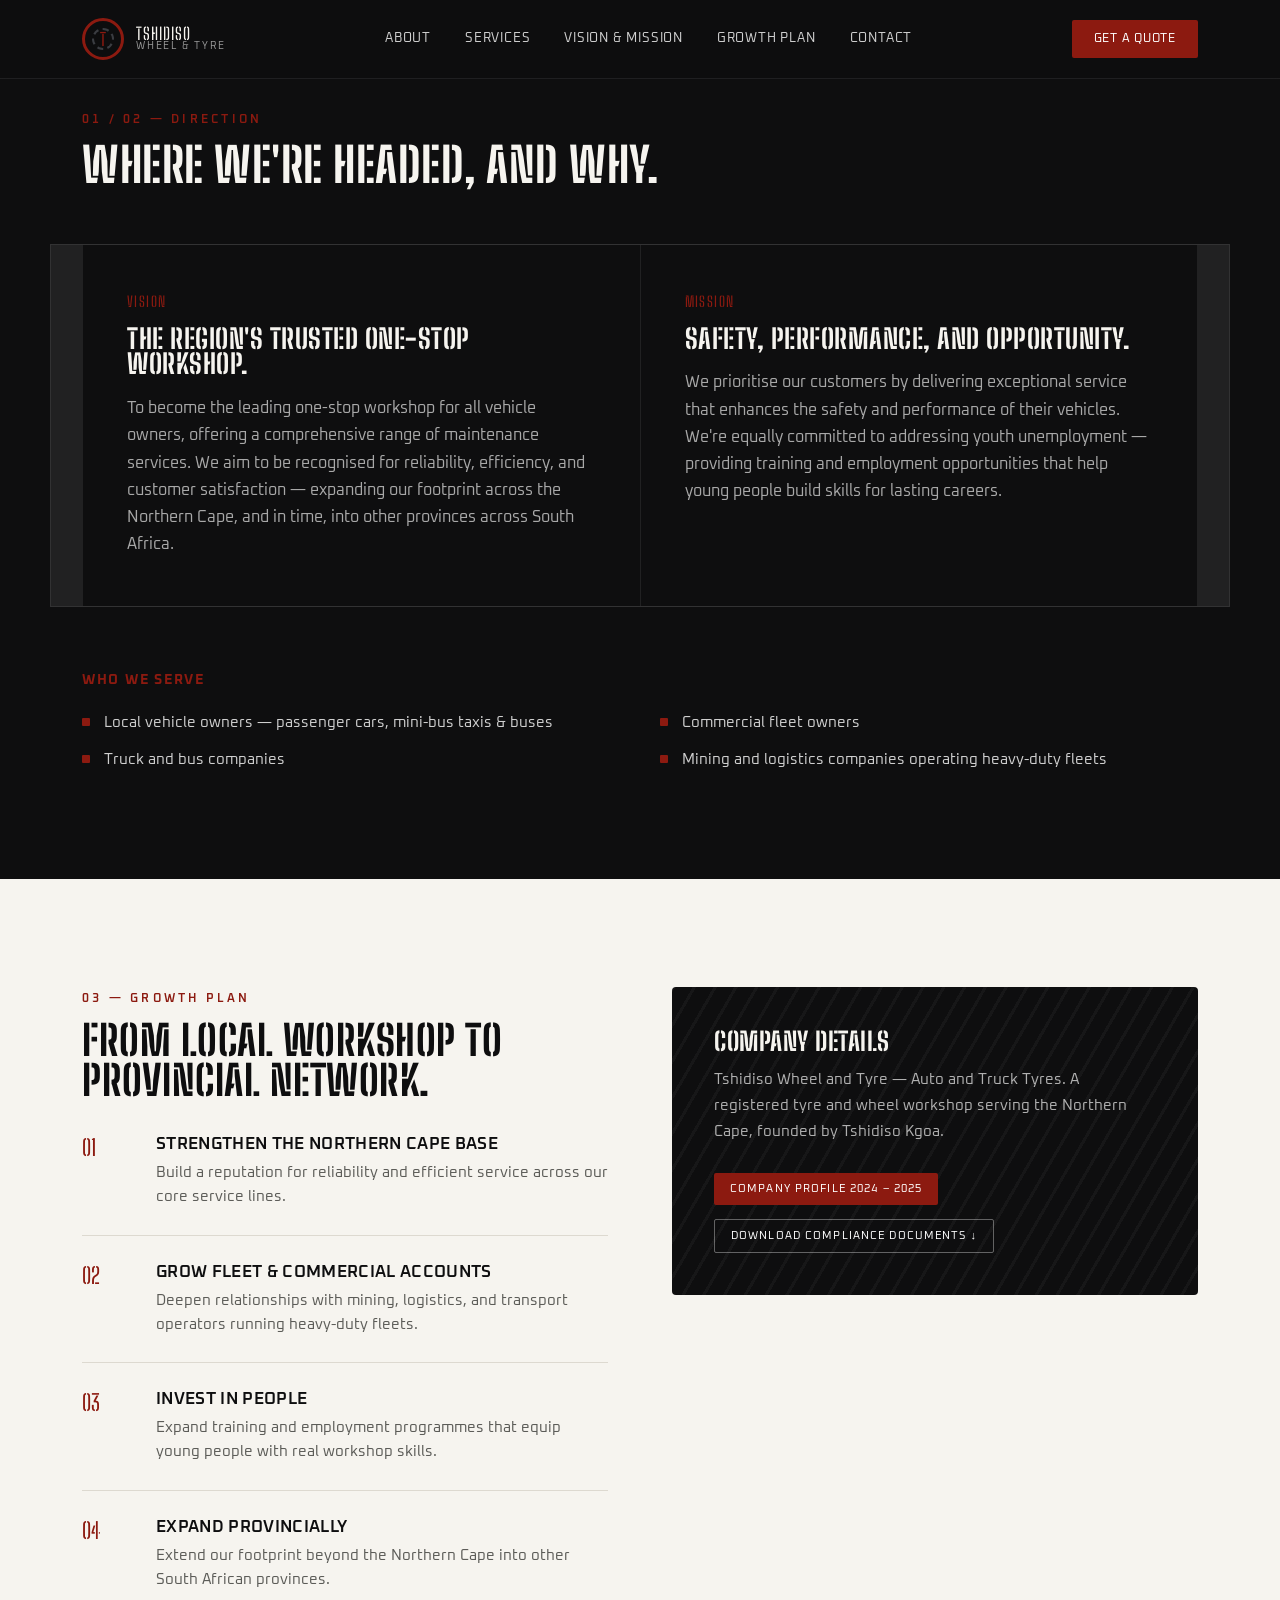
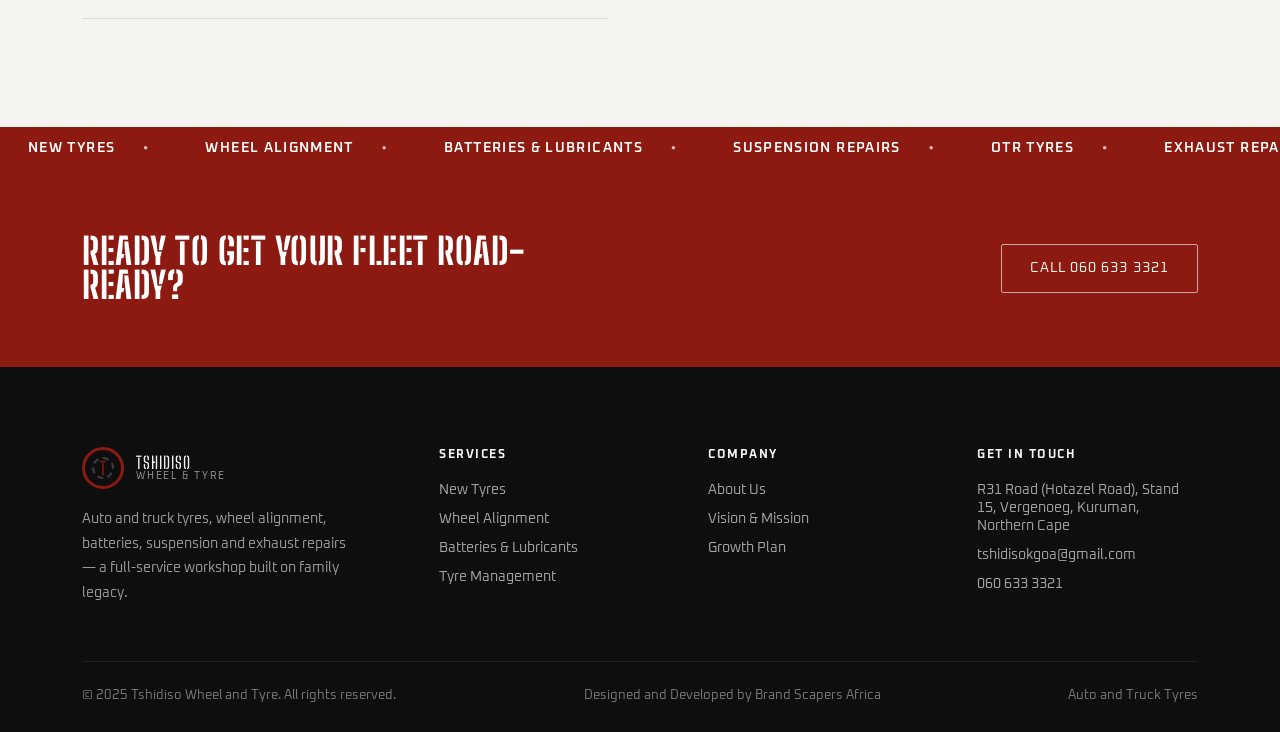
==== vision.html @ 6b8d11c5 "done" ====
<!DOCTYPE html>
<html lang="en">
<head>
<meta charset="UTF-8">
<meta name="viewport" content="width=device-width, initial-scale=1.0">
<title>Tshidiso Wheel &amp; Tyre — Auto and Truck Tyres</title>
<link rel="preconnect" href="https://fonts.googleapis.com">
<link href="https://fonts.googleapis.com/css2?family=Big+Shoulders+Stencil:wght@500;700;800&family=Oxanium:wght@400;500;600;700&display=swap" rel="stylesheet">
<link rel="stylesheet" href="styles.css">
</head>
<body>

<header>
  <div class="nav">
    <a href="#" class="logo">
      <div class="logo-mark">T</div>
      <div class="logo-text">
        <div class="l1">TSHIDISO</div>
        <div class="l2">WHEEL &amp; TYRE</div>
      </div>
    </a>
    <nav class="links">
      <a href="index.html#about">About</a>
      <a href="index.html#services">Services</a>
      <a href="vision.html#vision">Vision &amp; Mission</a>
      <a href="#growth">Growth Plan</a>
      <a href="#contact">Contact</a>
    </nav>
    <a href="#contact" class="nav-cta">Get a Quote</a>
    <button class="burger">☰</button>
  </div>
</header>

<section class="vm" id="vision">

  <div class="wrap">
    <span class="eyebrow">01 / 02 — Direction</span>
    <h2 style="margin-top:14px;font-size:clamp(2rem,4vw,3rem);">Where we're headed, and why.</h2>
  </div>
  <div class="wrap vm-grid">
    <div class="vm-card">
      <div class="num">VISION</div>
      <h3>The region's trusted one-stop workshop.</h3>
      <p>To become the leading one-stop workshop for all vehicle owners, offering a comprehensive range of maintenance services. We aim to be recognised for reliability, efficiency, and customer satisfaction — expanding our footprint across the Northern Cape, and in time, into other provinces across South Africa.</p>
    </div>
    <div class="vm-card">
      <div class="num">MISSION</div>
      <h3>Safety, performance, and opportunity.</h3>
      <p>We prioritise our customers by delivering exceptional service that enhances the safety and performance of their vehicles. We're equally committed to addressing youth unemployment — providing training and employment opportunities that help young people build skills for lasting careers.</p>
    </div>
  </div>
  <div class="wrap target-strip">
    <h4>Who We Serve</h4>
    <ul class="target-list">
      <li>Local vehicle owners — passenger cars, mini-bus taxis &amp; buses</li>
      <li>Commercial fleet owners</li>
      <li>Truck and bus companies</li>
      <li>Mining and logistics companies operating heavy-duty fleets</li>
    </ul>
  </div>
</section>

<section class="growth" id="growth">
  <div class="wrap growth-grid">
    <div>
      <span class="eyebrow">03 — Growth Plan</span>
      <h2 style="margin-top:14px;font-size:clamp(1.9rem,3.4vw,2.6rem);">From local workshop to provincial network.</h2>
      <div class="growth-list" style="margin-top:34px;">
        <div class="growth-step">
          <div class="step-num">01</div>
          <div><h4>Strengthen the Northern Cape base</h4><p>Build a reputation for reliability and efficient service across our core service lines.</p></div>
        </div>
        <div class="growth-step">
          <div class="step-num">02</div>
          <div><h4>Grow fleet &amp; commercial accounts</h4><p>Deepen relationships with mining, logistics, and transport operators running heavy-duty fleets.</p></div>
        </div>
        <div class="growth-step">
          <div class="step-num">03</div>
          <div><h4>Invest in people</h4><p>Expand training and employment programmes that equip young people with real workshop skills.</p></div>
        </div>
        <div class="growth-step">
          <div class="step-num">04</div>
          <div><h4>Expand provincially</h4><p>Extend our footprint beyond the Northern Cape into other South African provinces.</p></div>
        </div>
      </div>
    </div>
    <div class="growth-visual">
      <h3>Company Details</h3>
      <p>Tshidiso Wheel and Tyre — Auto and Truck Tyres. A registered tyre and wheel workshop serving the Northern Cape, founded by Tshidiso Kgoa.</p>
        <div style="display:flex;gap:14px;flex-wrap:wrap;position:relative;">
        <span class="growth-tag">Company Profile 2024 – 2025</span>
        <a href="documents/TDO Investmens compliance documents.pdf" target="_blank" class="growth-tag" style="background:transparent;border:1.5px solid rgba(255,255,255,0.35);display:inline-flex;align-items:center;gap:8px;">
          Download Compliance Documents ↓
        </a>
      </div>
    </div>
  </div>
</section>

<div class="marquee-bar">
  <div class="marquee-track">
    <span>New Tyres</span><span>Wheel Alignment</span><span>Batteries &amp; Lubricants</span><span>Suspension Repairs</span><span>OTR Tyres</span><span>Exhaust Repairs</span><span>Auto Spares</span>
    <span>New Tyres</span><span>Wheel Alignment</span><span>Batteries &amp; Lubricants</span><span>Suspension Repairs</span><span>OTR Tyres</span><span>Exhaust Repairs</span><span>Auto Spares</span>
  </div>
</div>

<section class="cta-strip" id="contact">
  <div class="wrap">
    <h2>Ready to get your fleet road-ready?</h2>
    <a href="tel:0606333321" class="btn-ghost">Call 060 633 3321</a>
  </div>
</section>

<footer>
  <div class="wrap">
    <div class="footer-grid">
      <div>
        <a href="#" class="footer-logo">
          <div class="logo-mark">T</div>
          <div class="logo-text">
            <div class="l1">TSHIDISO</div>
            <div class="l2">WHEEL &amp; TYRE</div>
          </div>
        </a>
        <p class="desc">Auto and truck tyres, wheel alignment, batteries, suspension and exhaust repairs — a full-service workshop built on family legacy.</p>
      </div>
      <div class="footer-col">
        <h5>Services</h5>
        <ul>
          <li><a href="index.html#services">New Tyres</a></li>
          <li><a href="index.html#services">Wheel Alignment</a></li>
          <li><a href="index.html#services">Batteries &amp; Lubricants</a></li>
          <li><a href="index.html#services">Tyre Management</a></li>
        </ul>
      </div>
      <div class="footer-col">
        <h5>Company</h5>
        <ul>
          <li><a href="index.html#about">About Us</a></li>
          <li><a href="#vision">Vision &amp; Mission</a></li>
          <li><a href="#growth">Growth Plan</a></li>
        </ul>
      </div>
      <div class="footer-col">
        <h5>Get In Touch</h5>
        <ul>
          <li>R31 Road (Hotazel Road), Stand 15, Vergenoeg, Kuruman, Northern Cape</li>
          <li>tshidisokgoa@gmail.com</li>
          <li>060 633 3321</li>
        </ul>
      </div>
      
    </div>
    <div class="footer-bottom">
      <p>© 2025 Tshidiso Wheel and Tyre. All rights reserved.</p>
      <p>Designed and Developed by <a href="https://www.brandscapersafrica.com" target="_blank">Brand Scapers Africa</a></p>
      <p>Auto and Truck Tyres</p>
    </div>
  </div>
</footer>

</body>
</html>
---- styles.css ----
:root{
    --black:#0e0e0f;
    --char:#1a1a1c;
    --steel:#3b3d42;
    --concrete:#e9e7e2;
    --bone:#f6f4ef;
    --rust:#8c1a10;
    --rust-dark:#6e140c;
    --yellow:#e8a23a;
    --line:rgba(255,255,255,0.08);
  }
  *{margin:0;padding:0;box-sizing:border-box;}
  html{scroll-behavior:smooth;}
  body{
    font-family:'Oxanium',sans-serif;
    background:var(--bone);
    color:var(--black);
    overflow-x:hidden;
  }
  h1,h2,h3,.display{
    font-family:'Big Shoulders Stencil',sans-serif;
    text-transform:uppercase;
    letter-spacing:0.5px;
    line-height:0.95;
  }
  .eyebrow{
    font-family:'Oxanium',sans-serif;
    font-weight:600;
    letter-spacing:0.28em;
    text-transform:uppercase;
    font-size:0.72rem;
    color:var(--rust);
  }
  a{color:inherit;text-decoration:none;}
  .wrap{max-width:1180px;margin:0 auto;padding:0 32px;}
  img{display:block;max-width:100%;}

  /* tread pattern signature element */
  .tread{
    background-image: repeating-linear-gradient(115deg, rgba(255,255,255,0.06) 0px, rgba(255,255,255,0.06) 3px, transparent 3px, transparent 16px);
  }
  .tread-dark{
    background-image: repeating-linear-gradient(115deg, rgba(0,0,0,0.5) 0px, rgba(0,0,0,0.5) 4px, transparent 4px, transparent 18px);
  }

  /* ===== HEADER ===== */
  header{
    position:fixed;top:0;left:0;right:0;z-index:100;
    background:rgba(14,14,15,0.92);
    backdrop-filter:blur(6px);
    border-bottom:1px solid var(--line);
  }
  .nav{display:flex;align-items:center;justify-content:space-between;padding:18px 32px;max-width:1180px;margin:0 auto;}
  .logo{display:flex;align-items:center;gap:12px;color:var(--bone);}
  .logo-mark{
    width:42px;height:42px;border-radius:50%;
    border:3px solid var(--rust);
    display:flex;align-items:center;justify-content:center;
    font-family:'Big Shoulders Stencil',sans-serif;font-size:1.1rem;color:var(--rust);
    position:relative;
  }
  .logo-mark::after{
    content:"";position:absolute;inset:7px;border-radius:50%;border:2px dashed var(--steel);
  }
  .logo-text{line-height:1;}
  .logo-text .l1{font-family:'Big Shoulders Stencil',sans-serif;font-size:1.05rem;letter-spacing:1px;}
  .logo-text .l2{font-family:'Oxanium',sans-serif;font-size:0.62rem;letter-spacing:0.18em;color:#9a9a9a;}
  nav.links{display:flex;gap:34px;font-family:'Oxanium',sans-serif;font-size:0.82rem;letter-spacing:0.06em;text-transform:uppercase;color:#cfcfcf;}
  nav.links a{position:relative;padding:4px 0;transition:color .2s;}
  nav.links a:hover{color:var(--rust);}
  .nav-cta{
    font-family:'Oxanium',sans-serif;font-size:0.78rem;letter-spacing:0.06em;text-transform:uppercase;
    background:var(--rust);color:white;padding:11px 22px;border-radius:2px;
    transition:background .2s;
  }
  .nav-cta:hover{background:var(--rust-dark);}
  .burger{display:none;color:var(--bone);font-size:1.4rem;background:none;border:none;cursor:pointer;}

  /* ===== HERO ===== */
  .hero{
    position:relative;min-height:100vh;display:flex;align-items:center;
    background:
      linear-gradient(100deg, rgba(10,10,11,0.92) 0%, rgba(10,10,11,0.55) 45%, rgba(10,10,11,0.78) 100%),
      url("images/tyre-hero.jpeg");
    background-size:cover;
    background-position:center;
    overflow:hidden;
  }
  .hero-inner{position:relative;z-index:2;max-width:1180px;margin:0 auto;padding:140px 32px 80px;width:100%;}
  .hero-tag{display:flex;align-items:center;gap:14px;margin-bottom:26px;}
  .hero-tag .rule{width:46px;height:2px;background:var(--rust);}
  .hero h1{
    color:var(--bone);font-size:clamp(2.6rem, 6.4vw, 5.6rem);
    max-width:760px;
  }
  .hero h1 span{color:var(--rust);display:block;}
  .hero p.lead{
    color:#c9c9c9;font-size:1.08rem;max-width:480px;margin-top:26px;line-height:1.65;
    font-weight:400;
  }
  .hero-actions{display:flex;gap:16px;margin-top:42px;flex-wrap:wrap;}
  .btn-primary{
    background:var(--rust);color:white;padding:16px 30px;font-family:'Oxanium',sans-serif;
    font-size:0.85rem;letter-spacing:0.08em;text-transform:uppercase;border-radius:2px;
    transition:background .2s, transform .2s;border:none;cursor:pointer;
  }
  .btn-primary:hover{background:var(--rust-dark);transform:translateY(-2px);}
  .btn-ghost{
    border:1.5px solid rgba(255,255,255,0.35);color:var(--bone);padding:15px 28px;
    font-family:'Oxanium',sans-serif;font-size:0.85rem;letter-spacing:0.08em;text-transform:uppercase;
    border-radius:2px;transition:border-color .2s, background .2s;
  }
  .btn-ghost:hover{border-color:var(--rust);background:rgba(140,26,16,0.15);}

  .hero-stats{
    display:flex;gap:0;margin-top:64px;border-top:1px solid var(--line);padding-top:28px;max-width:640px;flex-wrap:wrap;
  }
  .hstat{padding-right:42px;margin-right:42px;border-right:1px solid var(--line);}
  .hstat:last-child{border-right:none;}
  .hstat .num{font-family:'Big Shoulders Stencil',sans-serif;color:var(--bone);font-size:2rem;}
  .hstat .lbl{font-family:'Oxanium',sans-serif;font-size:0.68rem;letter-spacing:0.12em;text-transform:uppercase;color:#9a9a9a;margin-top:4px;}

  /* ===== MARQUEE ===== */
  .marquee-bar{background:var(--rust);overflow:hidden;padding:13px 0;}
  .marquee-track{display:flex;white-space:nowrap;animation:scroll 26s linear infinite;}
  .marquee-track span{
    font-family:'Oxanium',sans-serif;font-weight:600;text-transform:uppercase;letter-spacing:0.1em;
    color:white;font-size:0.85rem;padding:0 28px;display:inline-flex;align-items:center;gap:28px;
  }
  .marquee-track span::after{content:"●";font-size:0.5rem;opacity:0.7;}
  @keyframes scroll{0%{transform:translateX(0);}100%{transform:translateX(-50%);}}

  section{padding:108px 0;}
  .section-head{max-width:640px;margin-bottom:56px;}
  .section-head h2{font-size:clamp(2rem,4vw,3.1rem);margin-top:14px;}
  .section-head p{margin-top:18px;color:#52524f;font-size:1.02rem;line-height:1.6;}

  /* ===== ABOUT ===== */
  .about{background:var(--bone);}
  .about-grid{display:grid;grid-template-columns:0.85fr 1.15fr;gap:64px;align-items:center;}
  .about-visual{
    position:relative;aspect-ratio:4/5;border-radius:4px;overflow:hidden;
    background:linear-gradient(160deg,#26262a 0%, #131314 100%);
  }
  .about-visual img{
    width:100%;height:100%;object-fit:cover;display:block;
  }
  .about-visual::after{
    content:"";position:absolute;inset:0;
    background:linear-gradient(0deg, rgba(0,0,0,0.55) 0%, rgba(0,0,0,0) 38%);
  }
  .about-visual .ring{
    position:absolute;width:340px;height:340px;border-radius:50%;
    top:50%;left:50%;transform:translate(-50%,-50%);
    background:repeating-conic-gradient(from 0deg, #2c2c2e 0deg 5deg, #1c1c1d 5deg 10deg);
    box-shadow: inset 0 0 0 46px #0e0e0f, inset 0 0 0 58px #333538, inset 0 0 0 150px #0e0e0f;
  }
  .about-visual .hub{
    position:absolute;width:96px;height:96px;border-radius:50%;top:50%;left:50%;transform:translate(-50%,-50%);
    background:radial-gradient(circle, #6a6c72 0%, #3a3b3f 60%, #1f2023 100%);
    box-shadow:0 0 0 8px #0e0e0f;
  }
  .about-visual .tag{
    position:absolute;bottom:26px;left:26px;background:var(--rust);color:white;
    font-family:'Oxanium',sans-serif;font-size:0.7rem;letter-spacing:0.1em;text-transform:uppercase;
    padding:10px 16px;border-radius:2px;
  }
  .about-body p{color:#42423f;line-height:1.75;font-size:1rem;margin-bottom:18px;}
  .founder-card{
    margin-top:30px;border-left:3px solid var(--rust);padding:16px 0 16px 22px;background:#fff;
  }
  .founder-card .name{font-family:'Oxanium',sans-serif;font-weight:600;font-size:0.95rem;}
  .founder-card .role{font-family:'Oxanium',sans-serif;font-size:0.75rem;color:var(--rust);letter-spacing:0.05em;text-transform:uppercase;}

  /* ===== VISION/MISSION ===== */
  .vm{background:var(--black);color:var(--bone);}
  .vm .wrap > .eyebrow{color:var(--rust);}
  .vm-grid{display:grid;grid-template-columns:1fr 1fr;gap:1px;background:var(--line);margin-top:56px;border:1px solid var(--line);}
  .vm-card{background:var(--black);padding:48px 44px;}
  .vm-card .num{font-family:'Big Shoulders Stencil',sans-serif;color:var(--rust);font-size:0.9rem;letter-spacing:0.1em;}
  .vm-card h3{color:var(--bone);font-size:1.7rem;margin:16px 0 18px;}
  .vm-card p{color:#a8a8a8;line-height:1.75;font-size:0.97rem;}

  .target-strip{margin-top:64px;}
  .target-strip h4{font-family:'Oxanium',sans-serif;font-size:0.9rem;letter-spacing:0.12em;text-transform:uppercase;color:var(--rust);margin-bottom:22px;}
  .target-list{display:grid;grid-template-columns:repeat(2,1fr);gap:14px 40px;}
  .target-list li{list-style:none;display:flex;gap:14px;align-items:flex-start;color:#cfcfcf;font-size:0.96rem;line-height:1.5;}
  .target-list li::before{content:"";min-width:8px;height:8px;background:var(--rust);margin-top:7px;border-radius:1px;}

  /* ===== SERVICES ===== */
  .services{background:var(--concrete);}
  .svc-grid{display:grid;grid-template-columns:repeat(3,1fr);gap:2px;background:#cfccc4;margin-top:10px;}
  .svc-grid-2{display:grid;grid-template-columns:1fr 1fr;gap:2px;background:#cfccc4;margin-top:2px;}
  .svc-card{
    background:var(--bone);padding:0 0 34px;transition:background .25s, transform .25s;position:relative;
  }
  .svc-img{
    width:100%;aspect-ratio:4/3;overflow:hidden;background:linear-gradient(160deg,#26262a 0%, #131314 100%);
    margin-bottom:24px;position:relative;
  }
  .svc-img img{width:100%;height:100%;object-fit:cover;display:block;}
  .svc-img::after{
    content:"";position:absolute;inset:0;background:linear-gradient(0deg, rgba(0,0,0,0.35) 0%, rgba(0,0,0,0) 45%);
  }
  .svc-body{padding:0 34px;}
  .svc-card:hover .svc-body{background:var(--black);}
  .svc-card:hover h3, .svc-card:hover .num{color:var(--bone);}
  .svc-card:hover p{color:#b8b8b8;}
  .svc-card .num{font-family:'Big Shoulders Stencil',sans-serif;color:var(--steel);font-size:0.85rem;letter-spacing:0.1em;transition:color .25s;}
  .svc-card h3{font-size:1.28rem;margin:18px 0 12px;transition:color .25s;}
  .svc-card p{color:#5c5c58;font-size:0.92rem;line-height:1.6;transition:color .25s;}
  .svc-icon{width:38px;height:38px;margin-bottom:6px;}

  /* ===== GROWTH PLAN ===== */
  .growth{background:var(--bone);}
  .growth-grid{display:grid;grid-template-columns:1fr 1fr;gap:64px;align-items:start;}
  .growth-list{counter-reset:step;}
  .growth-step{display:flex;gap:24px;padding:26px 0;border-bottom:1px solid #ddd9d0;}
  .growth-step:first-child{padding-top:0;}
  .growth-step .step-num{
    font-family:'Big Shoulders Stencil',sans-serif;font-size:1.4rem;color:var(--rust);min-width:50px;
  }
  .growth-step h4{font-family:'Oxanium',sans-serif;font-size:1.05rem;font-weight:600;text-transform:uppercase;letter-spacing:0.02em;margin-bottom:6px;}
  .growth-step p{color:#5c5c58;font-size:0.93rem;line-height:1.6;}
  .growth-visual{
    background:var(--black);border-radius:4px;padding:42px;color:var(--bone);position:relative;overflow:hidden;
  }
  .growth-visual::before{
    content:"";position:absolute;inset:0;
    background-image: repeating-linear-gradient(120deg, rgba(255,255,255,0.04) 0 3px, transparent 3px 18px);
  }
  .growth-visual h3{position:relative;font-size:1.6rem;color:var(--bone);margin-bottom:14px;}
  .growth-visual p{position:relative;color:#b0b0b0;line-height:1.7;font-size:0.95rem;margin-bottom:28px;}
  .growth-tag{
    position:relative;display:inline-block;background:var(--rust);color:white;font-family:'Oxanium',sans-serif;
    font-size:0.7rem;letter-spacing:0.1em;text-transform:uppercase;padding:9px 16px;border-radius:2px;
  }

  /* ===== CTA STRIP ===== */
  .cta-strip{background:var(--rust);padding:64px 0;}
  .cta-strip .wrap{display:flex;align-items:center;justify-content:space-between;flex-wrap:wrap;gap:24px;}
  .cta-strip h2{color:white;font-size:clamp(1.6rem,3vw,2.3rem);max-width:520px;}
  .cta-strip .btn-ghost{border-color:rgba(255,255,255,0.6);}
  .cta-strip .btn-ghost:hover{background:rgba(0,0,0,0.15);border-color:white;}

  /* ===== FOOTER ===== */
  footer{background:var(--black);color:#c9c9c9;padding:80px 0 28px;}
  .footer-grid{display:grid;grid-template-columns:1.4fr 1fr 1fr 1fr;gap:48px;padding-bottom:56px;border-bottom:1px solid var(--line);}
  .footer-logo{display:flex;align-items:center;gap:12px;margin-bottom:18px;}
  footer .logo-text .l1{color:var(--bone);}
  footer p.desc{font-size:0.9rem;line-height:1.7;color:#9a9a9a;max-width:280px;}
  .footer-col h5{font-family:'Oxanium',sans-serif;font-size:0.78rem;letter-spacing:0.12em;text-transform:uppercase;color:var(--bone);margin-bottom:18px;}
  .footer-col ul{list-style:none;}
  .footer-col li{margin-bottom:11px;font-size:0.9rem;color:#a3a3a3;}
  .footer-col a:hover{color:var(--rust);}
  .footer-bottom{display:flex;justify-content:space-between;align-items:center;padding-top:26px;flex-wrap:wrap;gap:10px;}
  .footer-bottom p{font-size:0.8rem;color:#777;}

  @media (max-width:880px){
    nav.links{display:none;}
    .burger{display:block;}
    .about-grid, .vm-grid, .growth-grid{grid-template-columns:1fr;}
    .svc-grid{grid-template-columns:1fr 1fr;}
    .svc-grid-2{grid-template-columns:1fr;}
    .target-list{grid-template-columns:1fr;}
    .footer-grid{grid-template-columns:1fr 1fr;}
    .hero::before{width:420px;height:420px;}
  }
  @media (max-width:560px){
    .svc-grid{grid-template-columns:1fr;}
    .footer-grid{grid-template-columns:1fr;}
    .hstat{padding-right:24px;margin-right:24px;}
  }
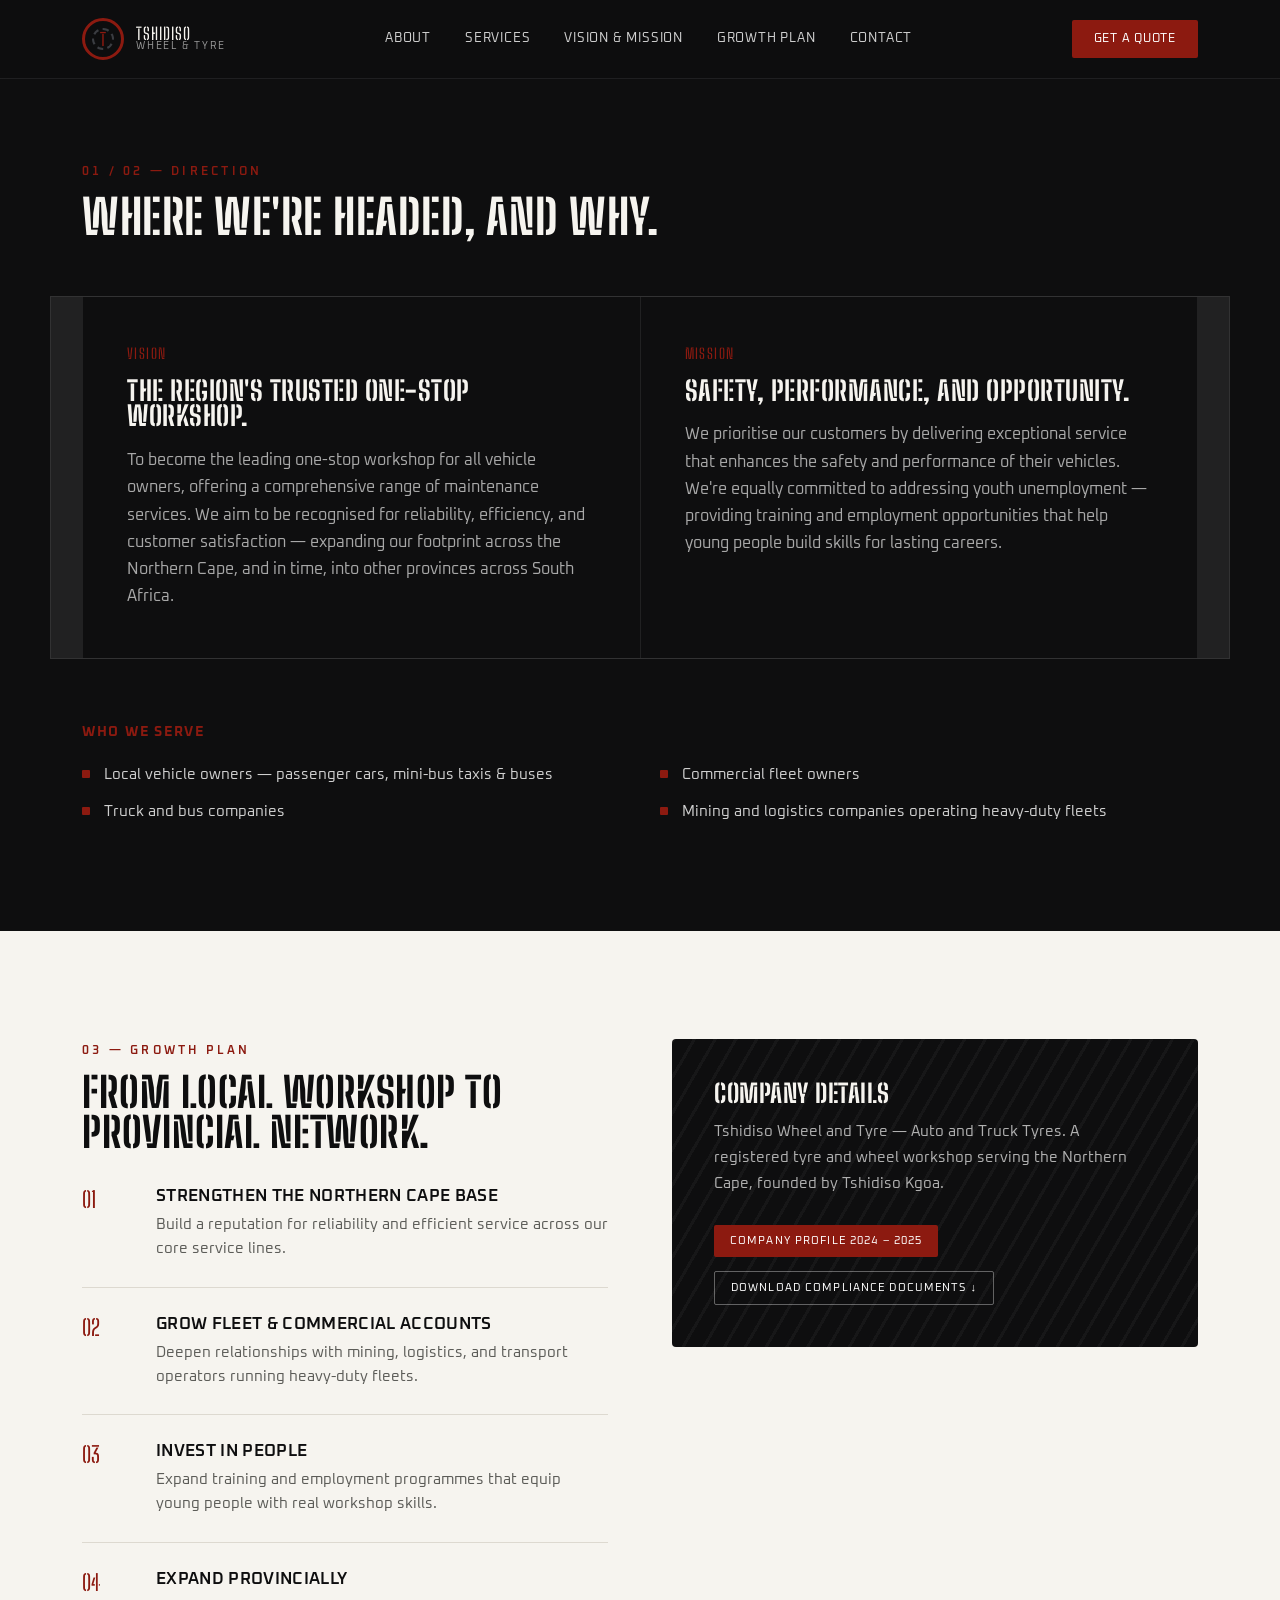
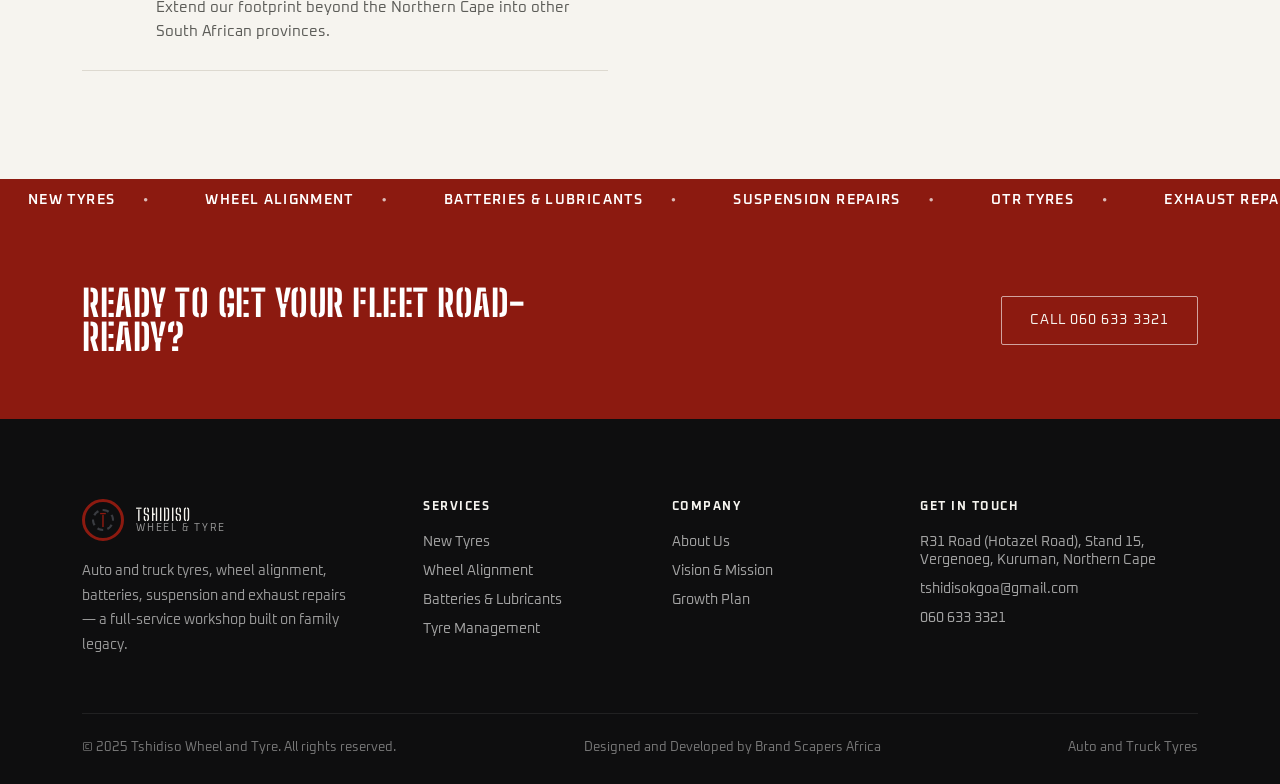
==== commit 9222551d: "burger" ====
--- a/vision.html
+++ b/vision.html
@@ -12,14 +12,14 @@
 
 <header>
   <div class="nav">
-    <a href="#" class="logo">
+    <a href="index.html" class="logo">
       <div class="logo-mark">T</div>
       <div class="logo-text">
         <div class="l1">TSHIDISO</div>
         <div class="l2">WHEEL &amp; TYRE</div>
       </div>
     </a>
-    <nav class="links">
+    <nav class="links" id="navLinks">
       <a href="index.html#about">About</a>
       <a href="index.html#services">Services</a>
       <a href="vision.html#vision">Vision &amp; Mission</a>
@@ -27,11 +27,11 @@
       <a href="#contact">Contact</a>
     </nav>
     <a href="#contact" class="nav-cta">Get a Quote</a>
-    <button class="burger">☰</button>
+    <button class="burger" id="burgerBtn" aria-label="Toggle menu">☰</button>
   </div>
 </header>
 
-<section class="vm" id="vision">
+<section class="vm" id="vision" style="padding-top:160px;">
 
   <div class="wrap">
     <span class="eyebrow">01 / 02 — Direction</span>
@@ -115,7 +115,7 @@
   <div class="wrap">
     <div class="footer-grid">
       <div>
-        <a href="#" class="footer-logo">
+        <a href="index.html" class="footer-logo">
           <div class="logo-mark">T</div>
           <div class="logo-text">
             <div class="l1">TSHIDISO</div>
@@ -158,6 +158,6 @@
     </div>
   </div>
 </footer>
-
+<script src="script.js"></script>
 </body>
 </html>
--- a/styles.css
+++ b/styles.css
@@ -1,274 +1,273 @@
-
-  :root{
-    --black:#0e0e0f;
-    --char:#1a1a1c;
-    --steel:#3b3d42;
-    --concrete:#e9e7e2;
-    --bone:#f6f4ef;
-    --rust:#8c1a10;
-    --rust-dark:#6e140c;
-    --yellow:#e8a23a;
-    --line:rgba(255,255,255,0.08);
+:root{
+  --black:#0e0e0f;
+  --char:#1a1a1c;
+  --steel:#3b3d42;
+  --concrete:#e9e7e2;
+  --bone:#f6f4ef;
+  --rust:#8c1a10;
+  --rust-dark:#6e140c;
+  --yellow:#e8a23a;
+  --line:rgba(255,255,255,0.08);
+}
+*{margin:0;padding:0;box-sizing:border-box;}
+html{scroll-behavior:smooth;}
+body{
+  font-family:'Oxanium',sans-serif;
+  background:var(--bone);
+  color:var(--black);
+  overflow-x:hidden;
+}
+h1,h2,h3,.display{
+  font-family:'Big Shoulders Stencil',sans-serif;
+  text-transform:uppercase;
+  letter-spacing:0.5px;
+  line-height:0.95;
+}
+.eyebrow{
+  font-family:'Oxanium',sans-serif;
+  font-weight:600;
+  letter-spacing:0.28em;
+  text-transform:uppercase;
+  font-size:0.72rem;
+  color:var(--rust);
+}
+a{color:inherit;text-decoration:none;}
+.wrap{max-width:1180px;margin:0 auto;padding:0 32px;}
+img{display:block;max-width:100%;}
+
+/* tread pattern signature element */
+.tread{
+  background-image: repeating-linear-gradient(115deg, rgba(255,255,255,0.06) 0px, rgba(255,255,255,0.06) 3px, transparent 3px, transparent 16px);
+}
+.tread-dark{
+  background-image: repeating-linear-gradient(115deg, rgba(0,0,0,0.5) 0px, rgba(0,0,0,0.5) 4px, transparent 4px, transparent 18px);
+}
+
+/* ===== HEADER ===== */
+header{
+  position:fixed;top:0;left:0;right:0;z-index:100;
+  background:rgba(14,14,15,0.92);
+  backdrop-filter:blur(6px);
+  border-bottom:1px solid var(--line);
+}
+.nav{display:flex;align-items:center;justify-content:space-between;padding:18px 32px;max-width:1180px;margin:0 auto;position:relative;}
+.logo{display:flex;align-items:center;gap:12px;color:var(--bone);}
+.logo-mark{
+  width:42px;height:42px;border-radius:50%;
+  border:3px solid var(--rust);
+  display:flex;align-items:center;justify-content:center;
+  font-family:'Big Shoulders Stencil',sans-serif;font-size:1.1rem;color:var(--rust);
+  position:relative;
+}
+.logo-mark::after{
+  content:"";position:absolute;inset:7px;border-radius:50%;border:2px dashed var(--steel);
+}
+.logo-text{line-height:1;}
+.logo-text .l1{font-family:'Big Shoulders Stencil',sans-serif;font-size:1.05rem;letter-spacing:1px;}
+.logo-text .l2{font-family:'Oxanium',sans-serif;font-size:0.62rem;letter-spacing:0.18em;color:#9a9a9a;}
+nav.links{display:flex;gap:34px;font-family:'Oxanium',sans-serif;font-size:0.82rem;letter-spacing:0.06em;text-transform:uppercase;color:#cfcfcf;}
+nav.links a{position:relative;padding:4px 0;transition:color .2s;}
+nav.links a:hover{color:var(--rust);}
+.nav-cta{
+  font-family:'Oxanium',sans-serif;font-size:0.78rem;letter-spacing:0.06em;text-transform:uppercase;
+  background:var(--rust);color:white;padding:11px 22px;border-radius:2px;
+  transition:background .2s;
+}
+.nav-cta:hover{background:var(--rust-dark);}
+.burger{display:none;color:var(--bone);font-size:1.4rem;background:none;border:none;cursor:pointer;}
+
+@media (max-width:880px){
+  nav.links{display:none;}
+  nav.links.open{
+    display:flex;flex-direction:column;gap:0;position:absolute;top:100%;left:0;right:0;
+    background:rgba(14,14,15,0.98);padding:8px 32px 18px;border-top:1px solid var(--line);
   }
-  *{margin:0;padding:0;box-sizing:border-box;}
-  html{scroll-behavior:smooth;}
-  body{
-    font-family:'Oxanium',sans-serif;
-    background:var(--bone);
-    color:var(--black);
-    overflow-x:hidden;
-  }
-  h1,h2,h3,.display{
-    font-family:'Big Shoulders Stencil',sans-serif;
-    text-transform:uppercase;
-    letter-spacing:0.5px;
-    line-height:0.95;
-  }
-  .eyebrow{
-    font-family:'Oxanium',sans-serif;
-    font-weight:600;
-    letter-spacing:0.28em;
-    text-transform:uppercase;
-    font-size:0.72rem;
-    color:var(--rust);
-  }
-  a{color:inherit;text-decoration:none;}
-  .wrap{max-width:1180px;margin:0 auto;padding:0 32px;}
-  img{display:block;max-width:100%;}
-
-  /* tread pattern signature element */
-  .tread{
-    background-image: repeating-linear-gradient(115deg, rgba(255,255,255,0.06) 0px, rgba(255,255,255,0.06) 3px, transparent 3px, transparent 16px);
-  }
-  .tread-dark{
-    background-image: repeating-linear-gradient(115deg, rgba(0,0,0,0.5) 0px, rgba(0,0,0,0.5) 4px, transparent 4px, transparent 18px);
-  }
-
-  /* ===== HEADER ===== */
-  header{
-    position:fixed;top:0;left:0;right:0;z-index:100;
-    background:rgba(14,14,15,0.92);
-    backdrop-filter:blur(6px);
-    border-bottom:1px solid var(--line);
-  }
-  .nav{display:flex;align-items:center;justify-content:space-between;padding:18px 32px;max-width:1180px;margin:0 auto;}
-  .logo{display:flex;align-items:center;gap:12px;color:var(--bone);}
-  .logo-mark{
-    width:42px;height:42px;border-radius:50%;
-    border:3px solid var(--rust);
-    display:flex;align-items:center;justify-content:center;
-    font-family:'Big Shoulders Stencil',sans-serif;font-size:1.1rem;color:var(--rust);
-    position:relative;
-  }
-  .logo-mark::after{
-    content:"";position:absolute;inset:7px;border-radius:50%;border:2px dashed var(--steel);
-  }
-  .logo-text{line-height:1;}
-  .logo-text .l1{font-family:'Big Shoulders Stencil',sans-serif;font-size:1.05rem;letter-spacing:1px;}
-  .logo-text .l2{font-family:'Oxanium',sans-serif;font-size:0.62rem;letter-spacing:0.18em;color:#9a9a9a;}
-  nav.links{display:flex;gap:34px;font-family:'Oxanium',sans-serif;font-size:0.82rem;letter-spacing:0.06em;text-transform:uppercase;color:#cfcfcf;}
-  nav.links a{position:relative;padding:4px 0;transition:color .2s;}
-  nav.links a:hover{color:var(--rust);}
-  .nav-cta{
-    font-family:'Oxanium',sans-serif;font-size:0.78rem;letter-spacing:0.06em;text-transform:uppercase;
-    background:var(--rust);color:white;padding:11px 22px;border-radius:2px;
-    transition:background .2s;
-  }
-  .nav-cta:hover{background:var(--rust-dark);}
-  .burger{display:none;color:var(--bone);font-size:1.4rem;background:none;border:none;cursor:pointer;}
-
-  /* ===== HERO ===== */
-  .hero{
-    position:relative;min-height:100vh;display:flex;align-items:center;
-    background:
-      linear-gradient(100deg, rgba(10,10,11,0.92) 0%, rgba(10,10,11,0.55) 45%, rgba(10,10,11,0.78) 100%),
-      url("images/tyre-hero.jpeg");
-    background-size:cover;
-    background-position:center;
-    overflow:hidden;
-  }
-  .hero-inner{position:relative;z-index:2;max-width:1180px;margin:0 auto;padding:140px 32px 80px;width:100%;}
-  .hero-tag{display:flex;align-items:center;gap:14px;margin-bottom:26px;}
-  .hero-tag .rule{width:46px;height:2px;background:var(--rust);}
-  .hero h1{
-    color:var(--bone);font-size:clamp(2.6rem, 6.4vw, 5.6rem);
-    max-width:760px;
-  }
-  .hero h1 span{color:var(--rust);display:block;}
-  .hero p.lead{
-    color:#c9c9c9;font-size:1.08rem;max-width:480px;margin-top:26px;line-height:1.65;
-    font-weight:400;
-  }
-  .hero-actions{display:flex;gap:16px;margin-top:42px;flex-wrap:wrap;}
-  .btn-primary{
-    background:var(--rust);color:white;padding:16px 30px;font-family:'Oxanium',sans-serif;
-    font-size:0.85rem;letter-spacing:0.08em;text-transform:uppercase;border-radius:2px;
-    transition:background .2s, transform .2s;border:none;cursor:pointer;
-  }
-  .btn-primary:hover{background:var(--rust-dark);transform:translateY(-2px);}
-  .btn-ghost{
-    border:1.5px solid rgba(255,255,255,0.35);color:var(--bone);padding:15px 28px;
-    font-family:'Oxanium',sans-serif;font-size:0.85rem;letter-spacing:0.08em;text-transform:uppercase;
-    border-radius:2px;transition:border-color .2s, background .2s;
-  }
-  .btn-ghost:hover{border-color:var(--rust);background:rgba(140,26,16,0.15);}
-
-  .hero-stats{
-    display:flex;gap:0;margin-top:64px;border-top:1px solid var(--line);padding-top:28px;max-width:640px;flex-wrap:wrap;
-  }
-  .hstat{padding-right:42px;margin-right:42px;border-right:1px solid var(--line);}
-  .hstat:last-child{border-right:none;}
-  .hstat .num{font-family:'Big Shoulders Stencil',sans-serif;color:var(--bone);font-size:2rem;}
-  .hstat .lbl{font-family:'Oxanium',sans-serif;font-size:0.68rem;letter-spacing:0.12em;text-transform:uppercase;color:#9a9a9a;margin-top:4px;}
-
-  /* ===== MARQUEE ===== */
-  .marquee-bar{background:var(--rust);overflow:hidden;padding:13px 0;}
-  .marquee-track{display:flex;white-space:nowrap;animation:scroll 26s linear infinite;}
-  .marquee-track span{
-    font-family:'Oxanium',sans-serif;font-weight:600;text-transform:uppercase;letter-spacing:0.1em;
-    color:white;font-size:0.85rem;padding:0 28px;display:inline-flex;align-items:center;gap:28px;
-  }
-  .marquee-track span::after{content:"●";font-size:0.5rem;opacity:0.7;}
-  @keyframes scroll{0%{transform:translateX(0);}100%{transform:translateX(-50%);}}
-
-  section{padding:108px 0;}
-  .section-head{max-width:640px;margin-bottom:56px;}
-  .section-head h2{font-size:clamp(2rem,4vw,3.1rem);margin-top:14px;}
-  .section-head p{margin-top:18px;color:#52524f;font-size:1.02rem;line-height:1.6;}
-
-  /* ===== ABOUT ===== */
-  .about{background:var(--bone);}
-  .about-grid{display:grid;grid-template-columns:0.85fr 1.15fr;gap:64px;align-items:center;}
-  .about-visual{
-    position:relative;aspect-ratio:4/5;border-radius:4px;overflow:hidden;
-    background:linear-gradient(160deg,#26262a 0%, #131314 100%);
-  }
-  .about-visual img{
-    width:100%;height:100%;object-fit:cover;display:block;
-  }
-  .about-visual::after{
-    content:"";position:absolute;inset:0;
-    background:linear-gradient(0deg, rgba(0,0,0,0.55) 0%, rgba(0,0,0,0) 38%);
-  }
-  .about-visual .ring{
-    position:absolute;width:340px;height:340px;border-radius:50%;
-    top:50%;left:50%;transform:translate(-50%,-50%);
-    background:repeating-conic-gradient(from 0deg, #2c2c2e 0deg 5deg, #1c1c1d 5deg 10deg);
-    box-shadow: inset 0 0 0 46px #0e0e0f, inset 0 0 0 58px #333538, inset 0 0 0 150px #0e0e0f;
-  }
-  .about-visual .hub{
-    position:absolute;width:96px;height:96px;border-radius:50%;top:50%;left:50%;transform:translate(-50%,-50%);
-    background:radial-gradient(circle, #6a6c72 0%, #3a3b3f 60%, #1f2023 100%);
-    box-shadow:0 0 0 8px #0e0e0f;
-  }
-  .about-visual .tag{
-    position:absolute;bottom:26px;left:26px;background:var(--rust);color:white;
-    font-family:'Oxanium',sans-serif;font-size:0.7rem;letter-spacing:0.1em;text-transform:uppercase;
-    padding:10px 16px;border-radius:2px;
-  }
-  .about-body p{color:#42423f;line-height:1.75;font-size:1rem;margin-bottom:18px;}
-  .founder-card{
-    margin-top:30px;border-left:3px solid var(--rust);padding:16px 0 16px 22px;background:#fff;
-  }
-  .founder-card .name{font-family:'Oxanium',sans-serif;font-weight:600;font-size:0.95rem;}
-  .founder-card .role{font-family:'Oxanium',sans-serif;font-size:0.75rem;color:var(--rust);letter-spacing:0.05em;text-transform:uppercase;}
-
-  /* ===== VISION/MISSION ===== */
-  .vm{background:var(--black);color:var(--bone);}
-  .vm .wrap > .eyebrow{color:var(--rust);}
-  .vm-grid{display:grid;grid-template-columns:1fr 1fr;gap:1px;background:var(--line);margin-top:56px;border:1px solid var(--line);}
-  .vm-card{background:var(--black);padding:48px 44px;}
-  .vm-card .num{font-family:'Big Shoulders Stencil',sans-serif;color:var(--rust);font-size:0.9rem;letter-spacing:0.1em;}
-  .vm-card h3{color:var(--bone);font-size:1.7rem;margin:16px 0 18px;}
-  .vm-card p{color:#a8a8a8;line-height:1.75;font-size:0.97rem;}
-
-  .target-strip{margin-top:64px;}
-  .target-strip h4{font-family:'Oxanium',sans-serif;font-size:0.9rem;letter-spacing:0.12em;text-transform:uppercase;color:var(--rust);margin-bottom:22px;}
-  .target-list{display:grid;grid-template-columns:repeat(2,1fr);gap:14px 40px;}
-  .target-list li{list-style:none;display:flex;gap:14px;align-items:flex-start;color:#cfcfcf;font-size:0.96rem;line-height:1.5;}
-  .target-list li::before{content:"";min-width:8px;height:8px;background:var(--rust);margin-top:7px;border-radius:1px;}
-
-  /* ===== SERVICES ===== */
-  .services{background:var(--concrete);}
-  .svc-grid{display:grid;grid-template-columns:repeat(3,1fr);gap:2px;background:#cfccc4;margin-top:10px;}
-  .svc-grid-2{display:grid;grid-template-columns:1fr 1fr;gap:2px;background:#cfccc4;margin-top:2px;}
-  .svc-card{
-    background:var(--bone);padding:0 0 34px;transition:background .25s, transform .25s;position:relative;
-  }
-  .svc-img{
-    width:100%;aspect-ratio:4/3;overflow:hidden;background:linear-gradient(160deg,#26262a 0%, #131314 100%);
-    margin-bottom:24px;position:relative;
-  }
-  .svc-img img{width:100%;height:100%;object-fit:cover;display:block;}
-  .svc-img::after{
-    content:"";position:absolute;inset:0;background:linear-gradient(0deg, rgba(0,0,0,0.35) 0%, rgba(0,0,0,0) 45%);
-  }
-  .svc-body{padding:0 34px;}
-  .svc-card:hover .svc-body{background:var(--black);}
-  .svc-card:hover h3, .svc-card:hover .num{color:var(--bone);}
-  .svc-card:hover p{color:#b8b8b8;}
-  .svc-card .num{font-family:'Big Shoulders Stencil',sans-serif;color:var(--steel);font-size:0.85rem;letter-spacing:0.1em;transition:color .25s;}
-  .svc-card h3{font-size:1.28rem;margin:18px 0 12px;transition:color .25s;}
-  .svc-card p{color:#5c5c58;font-size:0.92rem;line-height:1.6;transition:color .25s;}
-  .svc-icon{width:38px;height:38px;margin-bottom:6px;}
-
-  /* ===== GROWTH PLAN ===== */
-  .growth{background:var(--bone);}
-  .growth-grid{display:grid;grid-template-columns:1fr 1fr;gap:64px;align-items:start;}
-  .growth-list{counter-reset:step;}
-  .growth-step{display:flex;gap:24px;padding:26px 0;border-bottom:1px solid #ddd9d0;}
-  .growth-step:first-child{padding-top:0;}
-  .growth-step .step-num{
-    font-family:'Big Shoulders Stencil',sans-serif;font-size:1.4rem;color:var(--rust);min-width:50px;
-  }
-  .growth-step h4{font-family:'Oxanium',sans-serif;font-size:1.05rem;font-weight:600;text-transform:uppercase;letter-spacing:0.02em;margin-bottom:6px;}
-  .growth-step p{color:#5c5c58;font-size:0.93rem;line-height:1.6;}
-  .growth-visual{
-    background:var(--black);border-radius:4px;padding:42px;color:var(--bone);position:relative;overflow:hidden;
-  }
-  .growth-visual::before{
-    content:"";position:absolute;inset:0;
-    background-image: repeating-linear-gradient(120deg, rgba(255,255,255,0.04) 0 3px, transparent 3px 18px);
-  }
-  .growth-visual h3{position:relative;font-size:1.6rem;color:var(--bone);margin-bottom:14px;}
-  .growth-visual p{position:relative;color:#b0b0b0;line-height:1.7;font-size:0.95rem;margin-bottom:28px;}
-  .growth-tag{
-    position:relative;display:inline-block;background:var(--rust);color:white;font-family:'Oxanium',sans-serif;
-    font-size:0.7rem;letter-spacing:0.1em;text-transform:uppercase;padding:9px 16px;border-radius:2px;
-  }
-
-  /* ===== CTA STRIP ===== */
-  .cta-strip{background:var(--rust);padding:64px 0;}
-  .cta-strip .wrap{display:flex;align-items:center;justify-content:space-between;flex-wrap:wrap;gap:24px;}
-  .cta-strip h2{color:white;font-size:clamp(1.6rem,3vw,2.3rem);max-width:520px;}
-  .cta-strip .btn-ghost{border-color:rgba(255,255,255,0.6);}
-  .cta-strip .btn-ghost:hover{background:rgba(0,0,0,0.15);border-color:white;}
-
-  /* ===== FOOTER ===== */
-  footer{background:var(--black);color:#c9c9c9;padding:80px 0 28px;}
-  .footer-grid{display:grid;grid-template-columns:1.4fr 1fr 1fr 1fr;gap:48px;padding-bottom:56px;border-bottom:1px solid var(--line);}
-  .footer-logo{display:flex;align-items:center;gap:12px;margin-bottom:18px;}
-  footer .logo-text .l1{color:var(--bone);}
-  footer p.desc{font-size:0.9rem;line-height:1.7;color:#9a9a9a;max-width:280px;}
-  .footer-col h5{font-family:'Oxanium',sans-serif;font-size:0.78rem;letter-spacing:0.12em;text-transform:uppercase;color:var(--bone);margin-bottom:18px;}
-  .footer-col ul{list-style:none;}
-  .footer-col li{margin-bottom:11px;font-size:0.9rem;color:#a3a3a3;}
-  .footer-col a:hover{color:var(--rust);}
-  .footer-bottom{display:flex;justify-content:space-between;align-items:center;padding-top:26px;flex-wrap:wrap;gap:10px;}
-  .footer-bottom p{font-size:0.8rem;color:#777;}
-
-  @media (max-width:880px){
-    nav.links{display:none;}
-    .burger{display:block;}
-    .about-grid, .vm-grid, .growth-grid{grid-template-columns:1fr;}
-    .svc-grid{grid-template-columns:1fr 1fr;}
-    .svc-grid-2{grid-template-columns:1fr;}
-    .target-list{grid-template-columns:1fr;}
-    .footer-grid{grid-template-columns:1fr 1fr;}
-    .hero::before{width:420px;height:420px;}
-  }
-  @media (max-width:560px){
-    .svc-grid{grid-template-columns:1fr;}
-    .footer-grid{grid-template-columns:1fr;}
-    .hstat{padding-right:24px;margin-right:24px;}
-  }
+  nav.links.open a{padding:14px 0;border-bottom:1px solid var(--line);}
+  .burger{display:block;}
+}
+
+/* ===== HERO ===== */
+.hero{
+  position:relative;min-height:100vh;display:flex;align-items:center;
+  background:
+    linear-gradient(100deg, rgba(10,10,11,0.92) 0%, rgba(10,10,11,0.55) 45%, rgba(10,10,11,0.78) 100%),
+    url("images/tyre-hero.jpeg");
+  background-size:cover;
+  background-position:center;
+  overflow:hidden;
+}
+.hero-inner{position:relative;z-index:2;max-width:1180px;margin:0 auto;padding:140px 32px 80px;width:100%;}
+.hero-tag{display:flex;align-items:center;gap:14px;margin-bottom:26px;}
+.hero-tag .rule{width:46px;height:2px;background:var(--rust);}
+.hero h1{
+  color:var(--bone);font-size:clamp(2.6rem, 6.4vw, 5.6rem);
+  max-width:760px;
+}
+.hero h1 span{
+  color:var(--rust);display:block;
+  -webkit-text-stroke:2px var(--bone);
+  paint-order:stroke fill;
+}
+.hero p.lead{
+  color:#c9c9c9;font-size:1.08rem;max-width:480px;margin-top:26px;line-height:1.65;
+  font-weight:400;
+}
+.hero-actions{display:flex;gap:16px;margin-top:42px;flex-wrap:wrap;}
+.btn-primary{
+  background:var(--rust);color:white;padding:16px 30px;font-family:'Oxanium',sans-serif;
+  font-size:0.85rem;letter-spacing:0.08em;text-transform:uppercase;border-radius:2px;
+  transition:background .2s, transform .2s;border:none;cursor:pointer;
+}
+.btn-primary:hover{background:var(--rust-dark);transform:translateY(-2px);}
+.btn-ghost{
+  border:1.5px solid rgba(255,255,255,0.35);color:var(--bone);padding:15px 28px;
+  font-family:'Oxanium',sans-serif;font-size:0.85rem;letter-spacing:0.08em;text-transform:uppercase;
+  border-radius:2px;transition:border-color .2s, background .2s;
+}
+.btn-ghost:hover{border-color:var(--rust);background:rgba(140,26,16,0.15);}
+
+.hero-stats{
+  display:flex;gap:0;margin-top:64px;border-top:1px solid var(--line);padding-top:28px;max-width:640px;flex-wrap:wrap;
+}
+.hstat{padding-right:42px;margin-right:42px;border-right:1px solid var(--line);}
+.hstat:last-child{border-right:none;}
+.hstat .num{font-family:'Big Shoulders Stencil',sans-serif;color:var(--bone);font-size:2rem;}
+.hstat .lbl{font-family:'Oxanium',sans-serif;font-size:0.68rem;letter-spacing:0.12em;text-transform:uppercase;color:#9a9a9a;margin-top:4px;}
+
+/* ===== MARQUEE ===== */
+.marquee-bar{background:var(--rust);overflow:hidden;padding:13px 0;}
+.marquee-track{display:flex;white-space:nowrap;animation:scroll 26s linear infinite;}
+.marquee-track span{
+  font-family:'Oxanium',sans-serif;font-weight:600;text-transform:uppercase;letter-spacing:0.1em;
+  color:white;font-size:0.85rem;padding:0 28px;display:inline-flex;align-items:center;gap:28px;
+}
+.marquee-track span::after{content:"●";font-size:0.5rem;opacity:0.7;}
+@keyframes scroll{0%{transform:translateX(0);}100%{transform:translateX(-50%);}}
+
+section{padding:108px 0;}
+.section-head{max-width:640px;margin-bottom:56px;}
+.section-head h2{font-size:clamp(2rem,4vw,3.1rem);margin-top:14px;}
+.section-head p{margin-top:18px;color:#52524f;font-size:1.02rem;line-height:1.6;}
+
+/* ===== ABOUT ===== */
+.about{background:var(--bone);}
+.about-grid{display:grid;grid-template-columns:0.85fr 1.15fr;gap:64px;align-items:center;}
+.about-visual{
+  position:relative;aspect-ratio:4/5;border-radius:4px;overflow:hidden;
+  background:linear-gradient(160deg,#26262a 0%, #131314 100%);
+}
+.about-visual img{
+  width:100%;height:100%;object-fit:cover;display:block;
+}
+.about-visual::after{
+  content:"";position:absolute;inset:0;
+  background:linear-gradient(0deg, rgba(0,0,0,0.55) 0%, rgba(0,0,0,0) 38%);
+}
+.about-visual .tag{
+  position:absolute;bottom:26px;left:26px;background:var(--rust);color:white;
+  font-family:'Oxanium',sans-serif;font-size:0.7rem;letter-spacing:0.1em;text-transform:uppercase;
+  padding:10px 16px;border-radius:2px;
+}
+.about-body p{color:#42423f;line-height:1.75;font-size:1rem;margin-bottom:18px;}
+.founder-card{
+  margin-top:30px;border-left:3px solid var(--rust);padding:16px 0 16px 22px;background:#fff;
+}
+.founder-card .name{font-family:'Oxanium',sans-serif;font-weight:600;font-size:0.95rem;}
+.founder-card .role{font-family:'Oxanium',sans-serif;font-size:0.75rem;color:var(--rust);letter-spacing:0.05em;text-transform:uppercase;}
+
+/* ===== VISION/MISSION ===== */
+.vm{background:var(--black);color:var(--bone);}
+.vm .wrap > .eyebrow{color:var(--rust);}
+.vm-grid{display:grid;grid-template-columns:1fr 1fr;gap:1px;background:var(--line);margin-top:56px;border:1px solid var(--line);}
+.vm-card{background:var(--black);padding:48px 44px;}
+.vm-card .num{font-family:'Big Shoulders Stencil',sans-serif;color:var(--rust);font-size:0.9rem;letter-spacing:0.1em;}
+.vm-card h3{color:var(--bone);font-size:1.7rem;margin:16px 0 18px;}
+.vm-card p{color:#a8a8a8;line-height:1.75;font-size:0.97rem;}
+
+.target-strip{margin-top:64px;}
+.target-strip h4{font-family:'Oxanium',sans-serif;font-size:0.9rem;letter-spacing:0.12em;text-transform:uppercase;color:var(--rust);margin-bottom:22px;}
+.target-list{display:grid;grid-template-columns:repeat(2,1fr);gap:14px 40px;}
+.target-list li{list-style:none;display:flex;gap:14px;align-items:flex-start;color:#cfcfcf;font-size:0.96rem;line-height:1.5;}
+.target-list li::before{content:"";min-width:8px;height:8px;background:var(--rust);margin-top:7px;border-radius:1px;}
+
+/* ===== SERVICES ===== */
+.services{background:var(--concrete);}
+.svc-grid{display:grid;grid-template-columns:repeat(3,1fr);gap:2px;background:#cfccc4;margin-top:10px;}
+.svc-grid-2{display:grid;grid-template-columns:1fr 1fr;gap:2px;background:#cfccc4;margin-top:2px;}
+.svc-card{
+  background:var(--bone);padding:0 0 34px;transition:background .25s, transform .25s;position:relative;
+}
+.svc-img{
+  width:100%;aspect-ratio:4/3;overflow:hidden;background:linear-gradient(160deg,#26262a 0%, #131314 100%);
+  margin-bottom:24px;position:relative;
+}
+.svc-img img{width:100%;height:100%;object-fit:cover;display:block;}
+.svc-img::after{
+  content:"";position:absolute;inset:0;background:linear-gradient(0deg, rgba(0,0,0,0.35) 0%, rgba(0,0,0,0) 45%);
+}
+.svc-body{padding:0 34px;}
+.svc-card:hover .svc-body{background:var(--black);}
+.svc-card:hover h3, .svc-card:hover .num{color:var(--bone);}
+.svc-card:hover p{color:#b8b8b8;}
+.svc-card .num{font-family:'Big Shoulders Stencil',sans-serif;color:var(--steel);font-size:0.85rem;letter-spacing:0.1em;transition:color .25s;}
+.svc-card h3{font-size:1.28rem;margin:18px 0 12px;transition:color .25s;}
+.svc-card p{color:#5c5c58;font-size:0.92rem;line-height:1.6;transition:color .25s;}
+.svc-icon{width:38px;height:38px;margin-bottom:6px;}
+
+/* ===== GROWTH PLAN ===== */
+.growth{background:var(--bone);}
+.growth-grid{display:grid;grid-template-columns:1fr 1fr;gap:64px;align-items:start;}
+.growth-list{counter-reset:step;}
+.growth-step{display:flex;gap:24px;padding:26px 0;border-bottom:1px solid #ddd9d0;}
+.growth-step:first-child{padding-top:0;}
+.growth-step .step-num{
+  font-family:'Big Shoulders Stencil',sans-serif;font-size:1.4rem;color:var(--rust);min-width:50px;
+}
+.growth-step h4{font-family:'Oxanium',sans-serif;font-size:1.05rem;font-weight:600;text-transform:uppercase;letter-spacing:0.02em;margin-bottom:6px;}
+.growth-step p{color:#5c5c58;font-size:0.93rem;line-height:1.6;}
+.growth-visual{
+  background:var(--black);border-radius:4px;padding:42px;color:var(--bone);position:relative;overflow:hidden;
+}
+.growth-visual::before{
+  content:"";position:absolute;inset:0;
+  background-image: repeating-linear-gradient(120deg, rgba(255,255,255,0.04) 0 3px, transparent 3px 18px);
+}
+.growth-visual h3{position:relative;font-size:1.6rem;color:var(--bone);margin-bottom:14px;}
+.growth-visual p{position:relative;color:#b0b0b0;line-height:1.7;font-size:0.95rem;margin-bottom:28px;}
+.growth-tag{
+  position:relative;display:inline-block;background:var(--rust);color:white;font-family:'Oxanium',sans-serif;
+  font-size:0.7rem;letter-spacing:0.1em;text-transform:uppercase;padding:9px 16px;border-radius:2px;
+}
+
+/* ===== CTA STRIP ===== */
+.cta-strip{background:var(--rust);padding:64px 0;}
+.cta-strip .wrap{display:flex;align-items:center;justify-content:space-between;flex-wrap:wrap;gap:24px;}
+.cta-strip h2{color:white;font-size:clamp(1.6rem,3vw,2.3rem);max-width:520px;}
+.cta-strip .btn-ghost{border-color:rgba(255,255,255,0.6);}
+.cta-strip .btn-ghost:hover{background:rgba(0,0,0,0.15);border-color:white;}
+
+/* ===== FOOTER ===== */
+footer{background:var(--black);color:#c9c9c9;padding:80px 0 28px;}
+.footer-grid{display:grid;grid-template-columns:1.3fr 0.9fr 0.9fr 1.2fr;gap:40px;padding-bottom:56px;border-bottom:1px solid var(--line);}
+.footer-logo{display:flex;align-items:center;gap:12px;margin-bottom:18px;}
+footer .logo-text .l1{color:var(--bone);}
+footer p.desc{font-size:0.9rem;line-height:1.7;color:#9a9a9a;max-width:280px;}
+.footer-col h5{font-family:'Oxanium',sans-serif;font-size:0.78rem;letter-spacing:0.12em;text-transform:uppercase;color:var(--bone);margin-bottom:18px;}
+.footer-col ul{list-style:none;}
+.footer-col li{margin-bottom:11px;font-size:0.9rem;color:#a3a3a3;}
+.footer-col a:hover{color:var(--rust);}
+.footer-bottom{display:flex;justify-content:space-between;align-items:center;padding-top:26px;flex-wrap:wrap;gap:10px;}
+.footer-bottom p{font-size:0.8rem;color:#777;}
+
+@media (max-width:880px){
+  .about-grid, .vm-grid, .growth-grid{grid-template-columns:1fr;}
+  .svc-grid{grid-template-columns:1fr 1fr;}
+  .svc-grid-2{grid-template-columns:1fr;}
+  .target-list{grid-template-columns:1fr;}
+  .footer-grid{grid-template-columns:1fr 1fr;}
+}
+@media (max-width:560px){
+  .svc-grid{grid-template-columns:1fr;}
+  .footer-grid{grid-template-columns:1fr;}
+  .hstat{padding-right:24px;margin-right:24px;}
+}
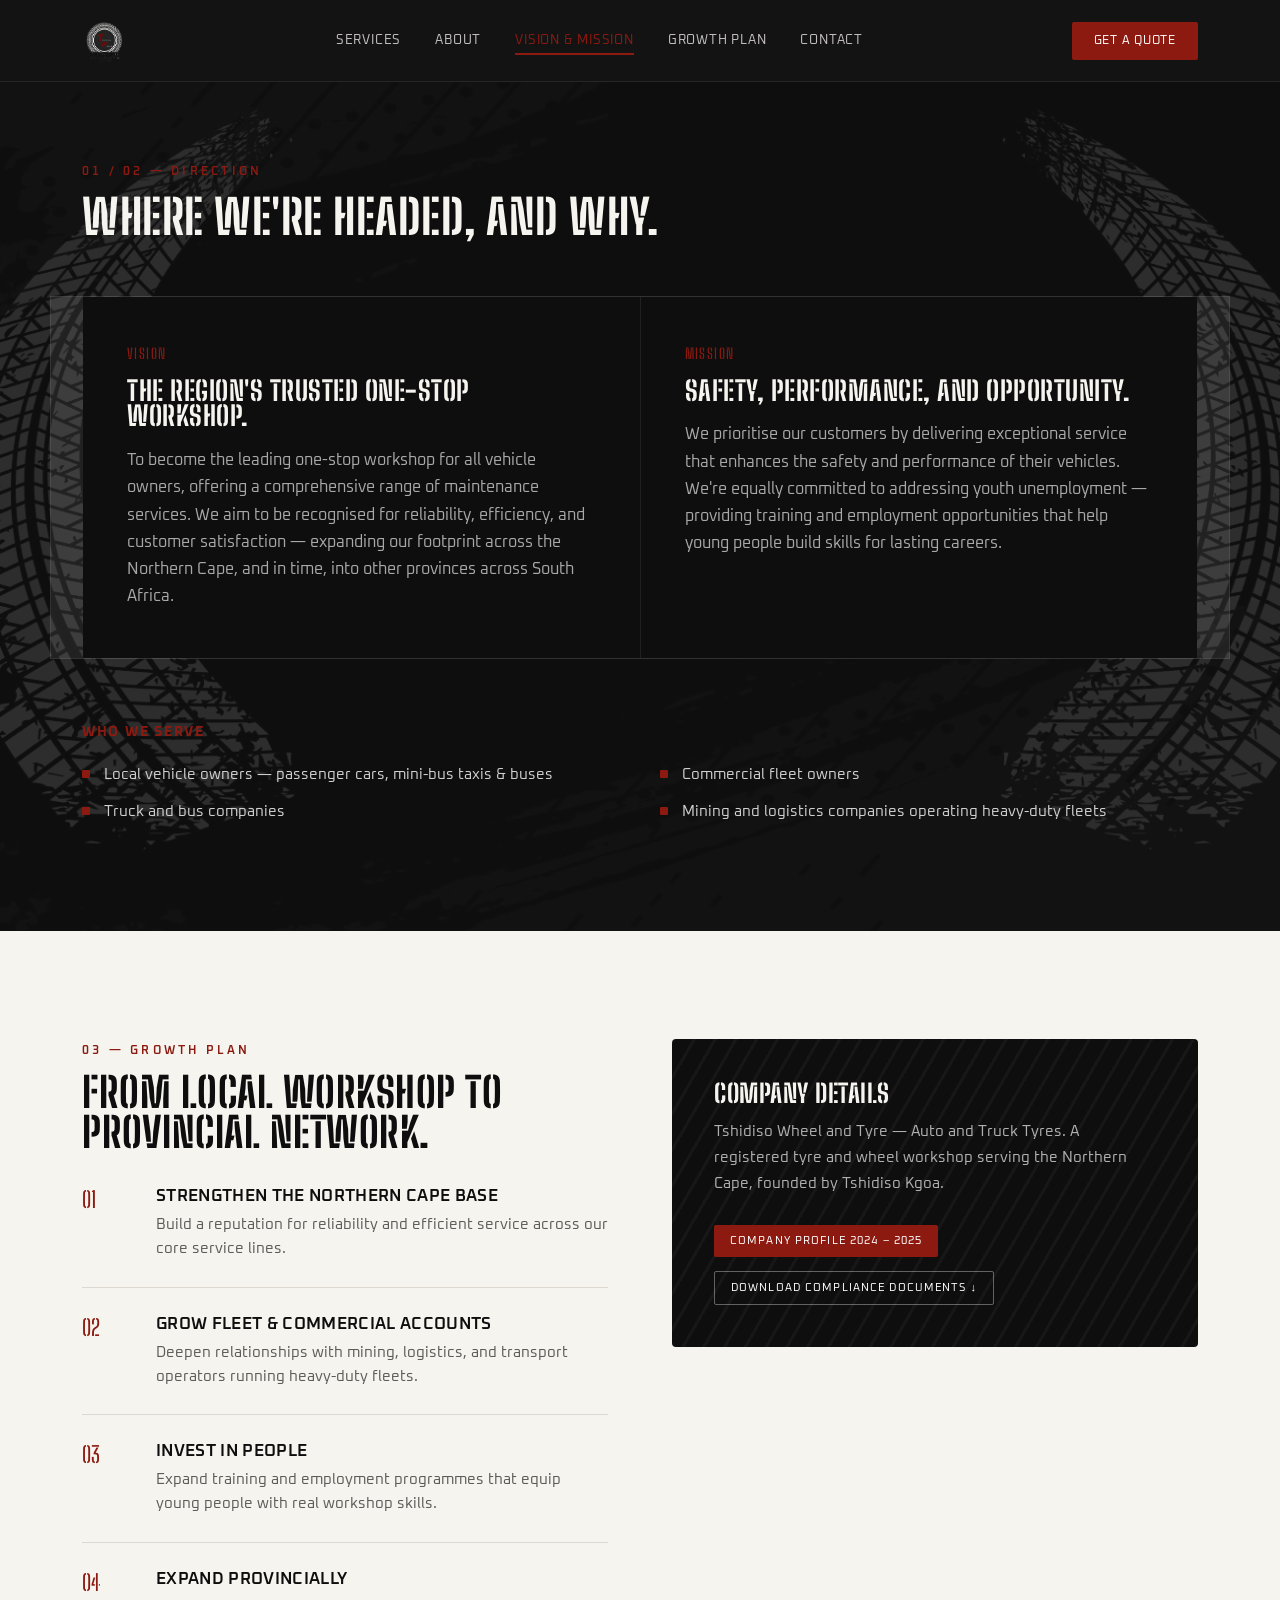
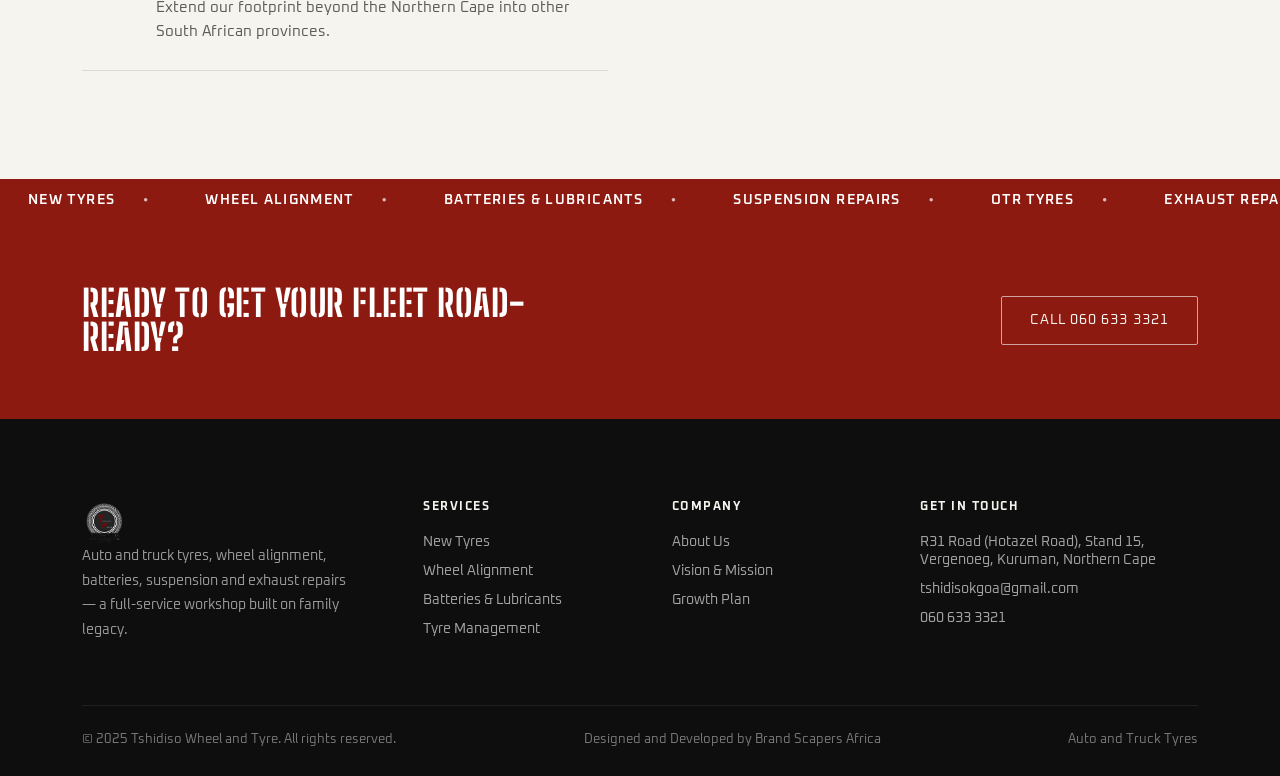
==== commit 7e7a9177: "updates" ====
--- a/vision.html
+++ b/vision.html
@@ -12,16 +12,12 @@
 
 <header>
   <div class="nav">
-    <a href="index.html" class="logo">
-      <div class="logo-mark">T</div>
-      <div class="logo-text">
-        <div class="l1">TSHIDISO</div>
-        <div class="l2">WHEEL &amp; TYRE</div>
-      </div>
+    <a href="#" class="logo">
+      <img src="images/logo.png" alt="Tshidiso Wheel & Tyre" class="logo-img">
     </a>
     <nav class="links" id="navLinks">
+      <a href="index.html#services">Services</a>
       <a href="index.html#about">About</a>
-      <a href="index.html#services">Services</a>
       <a href="vision.html#vision">Vision &amp; Mission</a>
       <a href="#growth">Growth Plan</a>
       <a href="#contact">Contact</a>
@@ -32,6 +28,7 @@
 </header>
 
 <section class="vm" id="vision" style="padding-top:160px;">
+  <img src="images/vision-tyre.png" alt="" class="vm-bg-img" aria-hidden="true">
 
   <div class="wrap">
     <span class="eyebrow">01 / 02 — Direction</span>
@@ -58,7 +55,7 @@
       <li>Mining and logistics companies operating heavy-duty fleets</li>
     </ul>
   </div>
-</section>
+</section> 
 
 <section class="growth" id="growth">
   <div class="wrap growth-grid">
@@ -115,13 +112,9 @@
   <div class="wrap">
     <div class="footer-grid">
       <div>
-        <a href="index.html" class="footer-logo">
-          <div class="logo-mark">T</div>
-          <div class="logo-text">
-            <div class="l1">TSHIDISO</div>
-            <div class="l2">WHEEL &amp; TYRE</div>
-          </div>
-        </a>
+        <a href="index.html" class="logo">
+  <img src="images/logo.png" alt="Tshidiso Wheel & Tyre" class="logo-img">
+</a>
         <p class="desc">Auto and truck tyres, wheel alignment, batteries, suspension and exhaust repairs — a full-service workshop built on family legacy.</p>
       </div>
       <div class="footer-col">
--- a/styles.css
+++ b/styles.css
@@ -46,7 +46,7 @@
 /* ===== HEADER ===== */
 header{
   position:fixed;top:0;left:0;right:0;z-index:100;
-  background:rgba(14,14,15,0.92);
+  background:rgba(20, 20, 21, 0.92);
   backdrop-filter:blur(6px);
   border-bottom:1px solid var(--line);
 }
@@ -62,12 +62,55 @@
 .logo-mark::after{
   content:"";position:absolute;inset:7px;border-radius:50%;border:2px dashed var(--steel);
 }
-.logo-text{line-height:1;}
-.logo-text .l1{font-family:'Big Shoulders Stencil',sans-serif;font-size:1.05rem;letter-spacing:1px;}
-.logo-text .l2{font-family:'Oxanium',sans-serif;font-size:0.62rem;letter-spacing:0.18em;color:#9a9a9a;}
-nav.links{display:flex;gap:34px;font-family:'Oxanium',sans-serif;font-size:0.82rem;letter-spacing:0.06em;text-transform:uppercase;color:#cfcfcf;}
+.logo-img{
+  height: 45px;
+  width:auto;
+  display:block;
+}
+
+.vm{
+  position:relative;
+  overflow:hidden;
+}
+.vm-bg-img{
+  position:absolute;
+  inset:0;
+  width:100%;
+  height:100%;
+  object-fit:cover;
+  object-position:center;
+  opacity:0.15;
+  z-index:0;
+  pointer-events:none;
+  user-select:none;
+  filter:invert(1);
+  mix-blend-mode:screen;
+}
+.vm .wrap{
+  position:relative;
+  z-index:1;
+}
+
+nav.links{display:flex;gap:34px;font-family:'Oxanium',sans-serif;font-size:0.82rem;letter-spacing:0.06em;text-transform:uppercase;color:#c3bfbf;}
 nav.links a{position:relative;padding:4px 0;transition:color .2s;}
-nav.links a:hover{color:var(--rust);}
+nav.links a:hover{color:var(--black);}
+nav.links a::after{
+  content:"";
+  position:absolute;
+  left:0;
+  bottom:-2px;
+  width:0;
+  height:2px;
+  background:var(--rust);
+  transition:width .25s ease;
+}
+nav.links a:hover::after,
+nav.links a.active::after{
+  width:100%;
+}
+nav.links a.active{
+  color:var(--rust);
+}
 .nav-cta{
   font-family:'Oxanium',sans-serif;font-size:0.78rem;letter-spacing:0.06em;text-transform:uppercase;
   background:var(--rust);color:white;padding:11px 22px;border-radius:2px;
@@ -80,7 +123,7 @@
   nav.links{display:none;}
   nav.links.open{
     display:flex;flex-direction:column;gap:0;position:absolute;top:100%;left:0;right:0;
-    background:rgba(14,14,15,0.98);padding:8px 32px 18px;border-top:1px solid var(--line);
+    background:rgba(18, 16, 16, 0.98);padding:8px 32px 18px;border-top:1px solid var(--line);
   }
   nav.links.open a{padding:14px 0;border-bottom:1px solid var(--line);}
   .burger{display:block;}
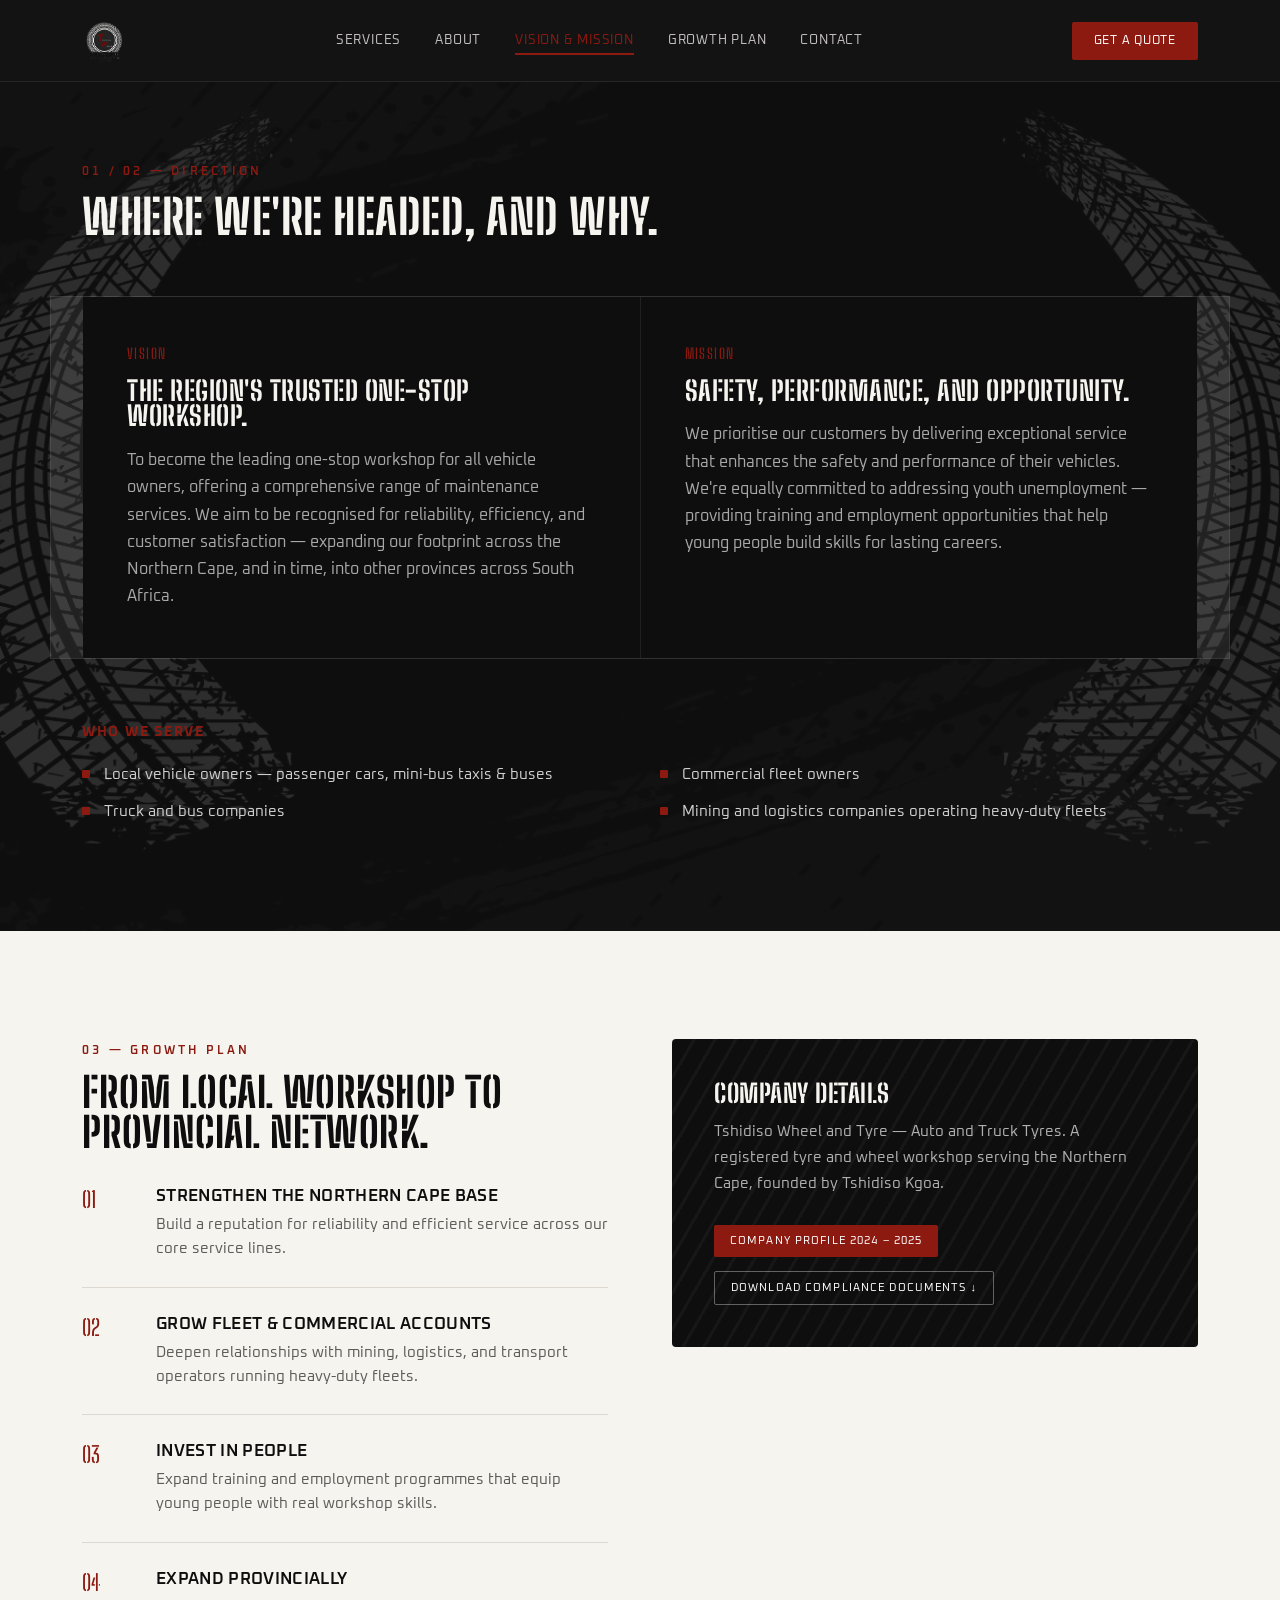
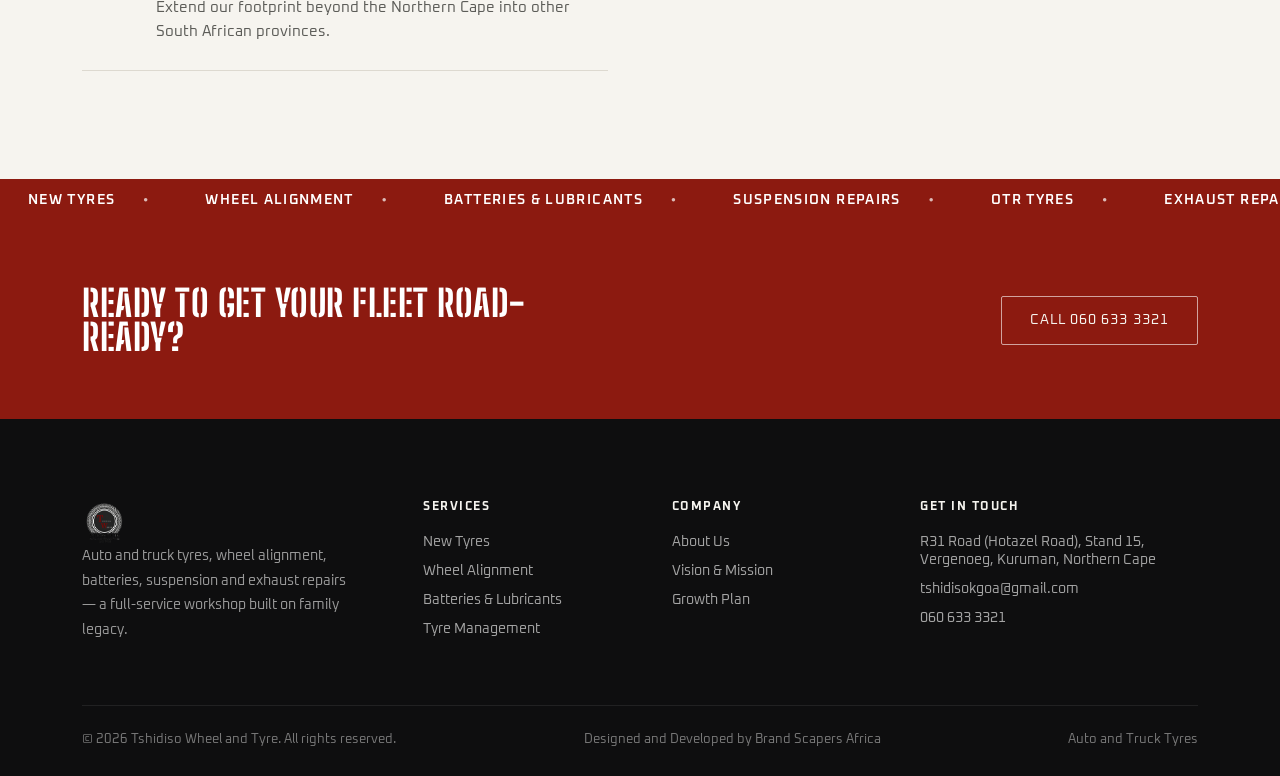
==== commit 7a68a906: "copy tight" ====
--- a/vision.html
+++ b/vision.html
@@ -145,7 +145,7 @@
       
     </div>
     <div class="footer-bottom">
-      <p>© 2025 Tshidiso Wheel and Tyre. All rights reserved.</p>
+      <p id="copyright"></p>
       <p>Designed and Developed by <a href="https://www.brandscapersafrica.com" target="_blank">Brand Scapers Africa</a></p>
       <p>Auto and Truck Tyres</p>
     </div>
--- a/styles.css
+++ b/styles.css
@@ -131,15 +131,43 @@
 
 /* ===== HERO ===== */
 .hero{
-  position:relative;min-height:100vh;display:flex;align-items:center;
+  position:relative;
+  min-height:100vh;
+  display:flex;
+  align-items:center;
+  overflow:hidden;
+}
+
+.hero-bg{
+  position:absolute;
+  inset:0;
+  width:100%;
+  height:100%;
+  object-fit:cover;
+  z-index:0;
+}
+
+.hero-overlay{
+  position:absolute;
+  inset:0;
   background:
-    linear-gradient(100deg, rgba(10,10,11,0.92) 0%, rgba(10,10,11,0.55) 45%, rgba(10,10,11,0.78) 100%),
-    url("images/tyre-hero.jpeg");
-  background-size:cover;
-  background-position:center;
-  overflow:hidden;
-}
-.hero-inner{position:relative;z-index:2;max-width:1180px;margin:0 auto;padding:140px 32px 80px;width:100%;}
+    linear-gradient(
+      100deg,
+      rgba(10,10,11,0.92) 0%,
+      rgba(10,10,11,0.55) 45%,
+      rgba(10,10,11,0.78) 100%
+    );
+  z-index:1;
+}
+
+.hero-inner{
+  position:relative;
+  z-index:2;
+  max-width:1180px;
+  margin:0 auto;
+  padding:140px 32px 80px;
+  width:100%;
+}
 .hero-tag{display:flex;align-items:center;gap:14px;margin-bottom:26px;}
 .hero-tag .rule{width:46px;height:2px;background:var(--rust);}
 .hero h1{
@@ -235,28 +263,100 @@
 
 /* ===== SERVICES ===== */
 .services{background:var(--concrete);}
-.svc-grid{display:grid;grid-template-columns:repeat(3,1fr);gap:2px;background:#cfccc4;margin-top:10px;}
-.svc-grid-2{display:grid;grid-template-columns:1fr 1fr;gap:2px;background:#cfccc4;margin-top:2px;}
+
+.svc-grid{
+  display:grid;
+  grid-template-columns:repeat(3,1fr);
+  gap:2px;
+  background:#cfccc4;
+  margin-top:10px;
+}
+
+.svc-grid-2{
+  display:grid;
+  grid-template-columns:1fr 1fr;
+  gap:2px;
+  background:#cfccc4;
+  margin-top:2px;
+}
+
 .svc-card{
-  background:var(--bone);padding:0 0 34px;transition:background .25s, transform .25s;position:relative;
-}
+  background:var(--bone);
+  padding:0 0 34px;
+  transition:background .25s, transform .25s cubic-bezier(.2,.8,.2,1), box-shadow .25s;
+  position:relative;
+  z-index:1;
+}
+
+.svc-card:hover{
+  background:var(--black);
+  transform:scale(1.03);
+  box-shadow:0 12px 30px rgba(0,0,0,0.35);
+  z-index:2;
+}
+
+.svc-card:hover h3,
+.svc-card:hover .num{
+  color:var(--bone);
+}
+
+.svc-card:hover p{
+  color:#b8b8b8;
+}
+
 .svc-img{
-  width:100%;aspect-ratio:4/3;overflow:hidden;background:linear-gradient(160deg,#26262a 0%, #131314 100%);
-  margin-bottom:24px;position:relative;
-}
-.svc-img img{width:100%;height:100%;object-fit:cover;display:block;}
+  width:100%;
+  aspect-ratio:4/3;
+  overflow:hidden;
+  background:linear-gradient(160deg,#26262a 0%, #131314 100%);
+  margin-bottom:24px;
+  position:relative;
+}
+
+.svc-img img{
+  width:100%;
+  height:100%;
+  object-fit:cover;
+  display:block;
+}
+
 .svc-img::after{
-  content:"";position:absolute;inset:0;background:linear-gradient(0deg, rgba(0,0,0,0.35) 0%, rgba(0,0,0,0) 45%);
-}
-.svc-body{padding:0 34px;}
-.svc-card:hover .svc-body{background:var(--black);}
-.svc-card:hover h3, .svc-card:hover .num{color:var(--bone);}
-.svc-card:hover p{color:#b8b8b8;}
-.svc-card .num{font-family:'Big Shoulders Stencil',sans-serif;color:var(--steel);font-size:0.85rem;letter-spacing:0.1em;transition:color .25s;}
-.svc-card h3{font-size:1.28rem;margin:18px 0 12px;transition:color .25s;}
-.svc-card p{color:#5c5c58;font-size:0.92rem;line-height:1.6;transition:color .25s;}
-.svc-icon{width:38px;height:38px;margin-bottom:6px;}
-
+  content:"";
+  position:absolute;
+  inset:0;
+  background:linear-gradient(0deg, rgba(0,0,0,0.35) 0%, rgba(0,0,0,0) 45%);
+}
+
+.svc-body{
+  padding:0 34px;
+}
+
+.svc-card .num{
+  font-family:'Big Shoulders Stencil',sans-serif;
+  color:var(--steel);
+  font-size:0.85rem;
+  letter-spacing:0.1em;
+  transition:color .25s;
+}
+
+.svc-card h3{
+  font-size:1.28rem;
+  margin:18px 0 12px;
+  transition:color .25s;
+}
+
+.svc-card p{
+  color:#5c5c58;
+  font-size:0.92rem;
+  line-height:1.6;
+  transition:color .25s;
+}
+
+.svc-icon{
+  width:38px;
+  height:38px;
+  margin-bottom:6px;
+}
 /* ===== GROWTH PLAN ===== */
 .growth{background:var(--bone);}
 .growth-grid{display:grid;grid-template-columns:1fr 1fr;gap:64px;align-items:start;}
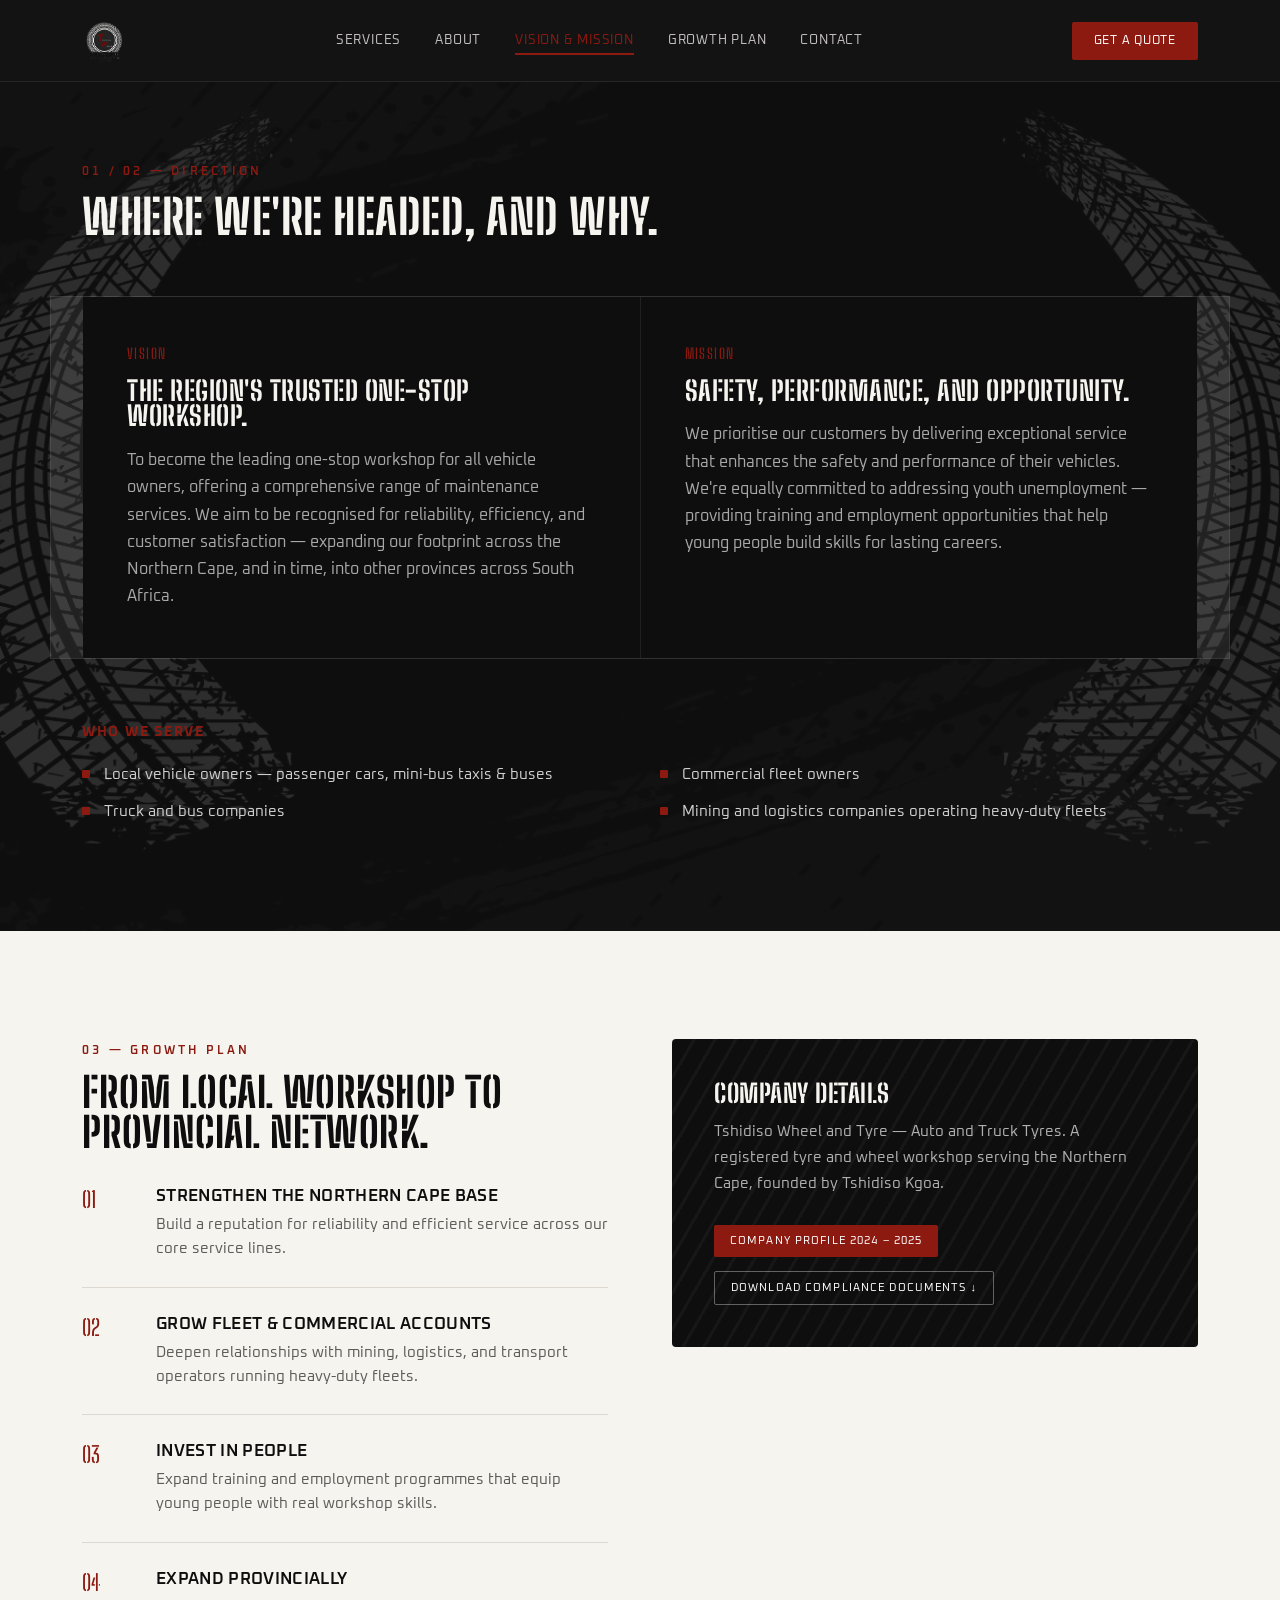
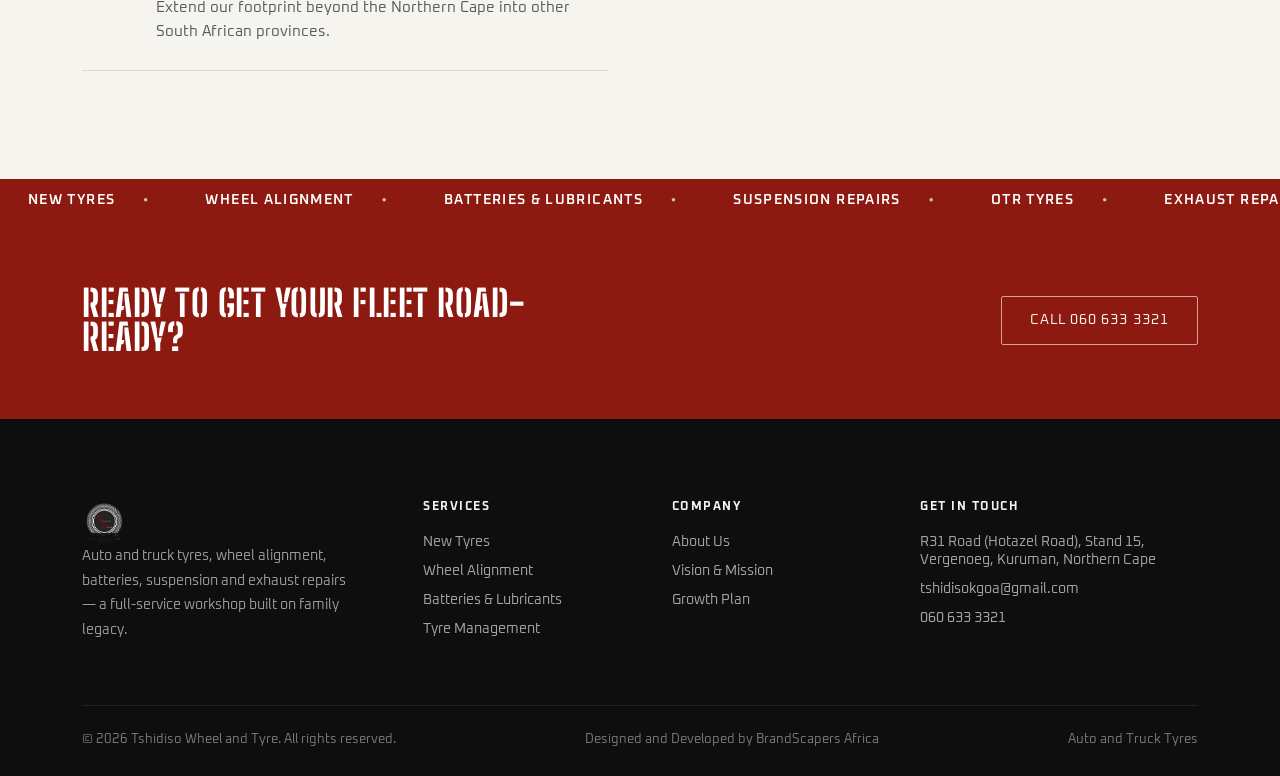
==== commit 583caebf: "update" ====
--- a/vision.html
+++ b/vision.html
@@ -146,7 +146,7 @@
     </div>
     <div class="footer-bottom">
       <p id="copyright"></p>
-      <p>Designed and Developed by <a href="https://www.brandscapersafrica.com" target="_blank">Brand Scapers Africa</a></p>
+      <p>Designed and Developed by <a href="https://www.brandscapersafrica.com" target="_blank">BrandScapers Africa</a></p>
       <p>Auto and Truck Tyres</p>
     </div>
   </div>
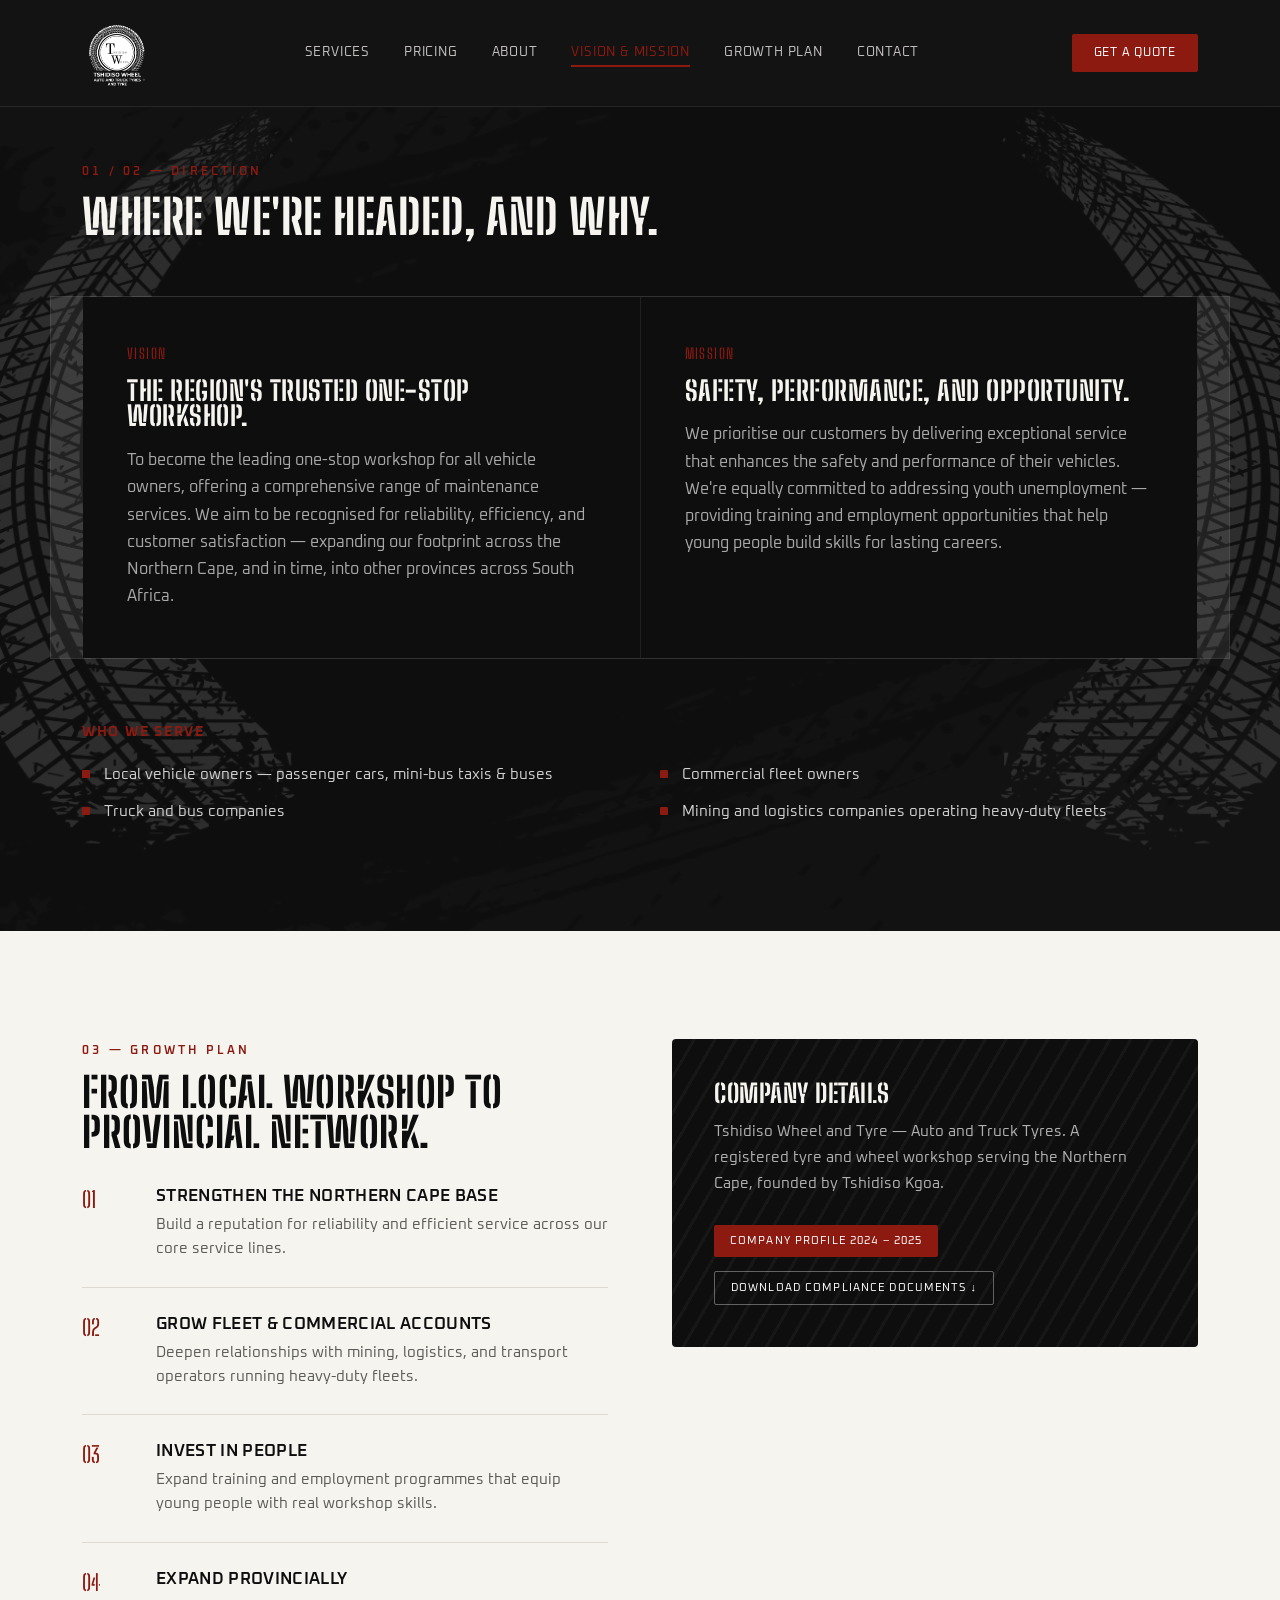
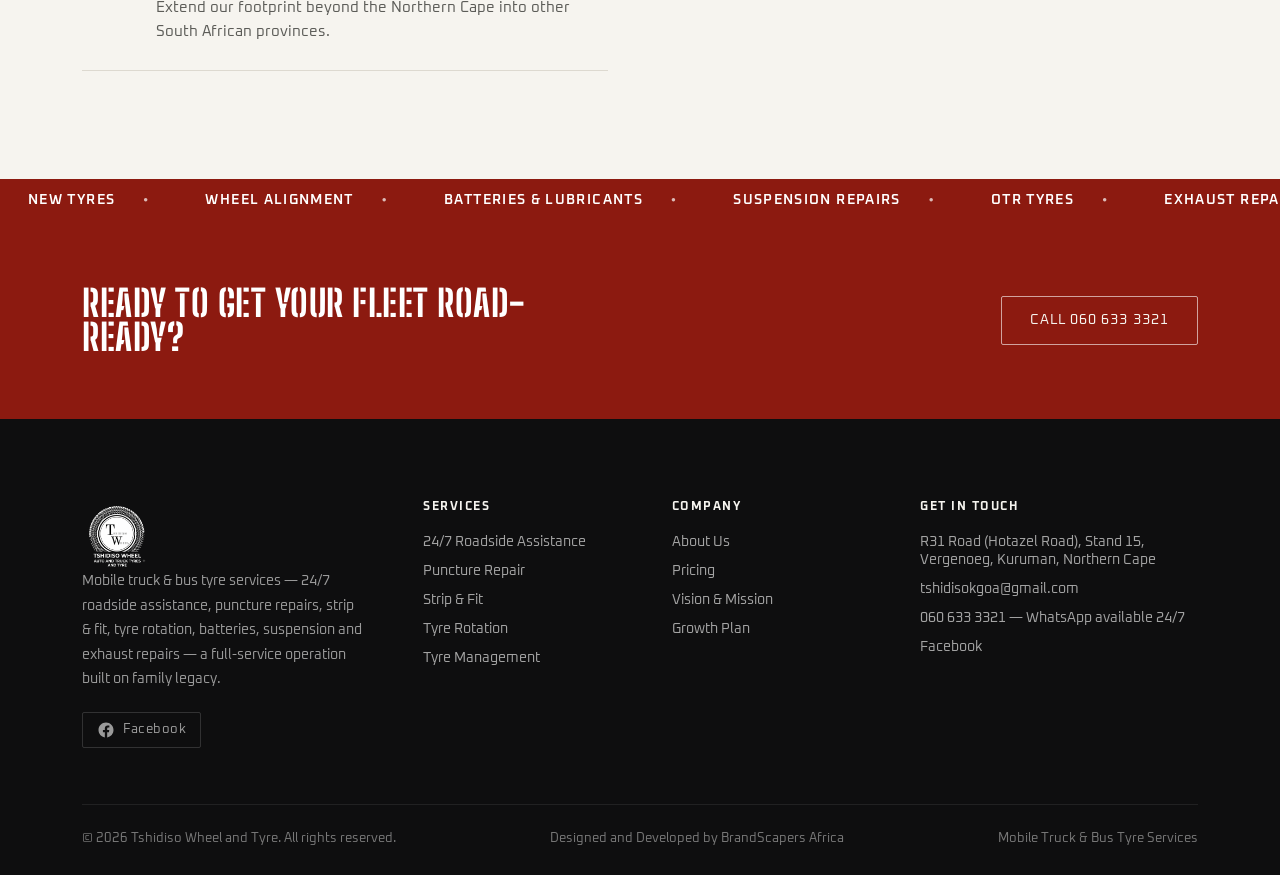
==== commit 61a2a44e: "update" ====
--- a/vision.html
+++ b/vision.html
@@ -7,6 +7,35 @@
 <link rel="preconnect" href="https://fonts.googleapis.com">
 <link href="https://fonts.googleapis.com/css2?family=Big+Shoulders+Stencil:wght@500;700;800&family=Oxanium:wght@400;500;600;700&display=swap" rel="stylesheet">
 <link rel="stylesheet" href="styles.css">
+<style>
+  .svc-list{list-style:none;margin:14px 0 0;padding:0;display:flex;flex-direction:column;gap:6px;font-size:0.92rem;}
+  .svc-list li{position:relative;padding-left:16px;color:inherit;}
+  .svc-list li::before{content:"›";position:absolute;left:0;color:var(--rust,#c0392b);font-weight:700;}
+
+  .rate-list{list-style:none;margin:16px 0 0;padding:0;display:flex;flex-direction:column;gap:12px;}
+  .rate-list li{display:flex;justify-content:space-between;padding-bottom:10px;border-bottom:1px solid rgba(0,0,0,0.12);color:inherit;transition:color .25s, border-color .25s;}
+  .rate-list li:last-child{border-bottom:none;padding-bottom:0;}
+  .rate-list li strong{color:inherit;}
+
+  /* Cards go dark on hover (see .svc-card:hover in styles.css) — make list text/borders follow the same white-on-black flip */
+  .svc-card:hover .svc-list li,
+  .svc-card:hover .rate-list li,
+  .svc-card:hover .rate-list li strong{
+    color:var(--bone,#f6f4ef);
+  }
+  .svc-card:hover .rate-list li{
+    border-bottom-color:rgba(255,255,255,0.18);
+  }
+
+  .social-links{display:flex;gap:12px;margin-top:20px;}
+  .social-links a{
+    display:inline-flex;align-items:center;gap:8px;
+    color:#9a9a9a;font-family:'Oxanium',sans-serif;font-size:0.82rem;letter-spacing:0.04em;
+    border:1px solid rgba(255,255,255,0.15);padding:8px 14px;border-radius:2px;
+    transition:color .2s, border-color .2s, background .2s;
+  }
+  .social-links a:hover{color:var(--bone,#f6f4ef);border-color:var(--rust,#8c1a10);background:rgba(140,26,16,0.15);}
+</style>
 </head>
 <body>
 
@@ -17,6 +46,7 @@
     </a>
     <nav class="links" id="navLinks">
       <a href="index.html#services">Services</a>
+      <a href="index.html#pricing">Pricing</a>
       <a href="index.html#about">About</a>
       <a href="vision.html#vision">Vision &amp; Mission</a>
       <a href="#growth">Growth Plan</a>
@@ -112,26 +142,34 @@
   <div class="wrap">
     <div class="footer-grid">
       <div>
-        <a href="index.html" class="logo">
+        <a href="#" class="logo">
   <img src="images/logo.png" alt="Tshidiso Wheel & Tyre" class="logo-img">
 </a>
-        <p class="desc">Auto and truck tyres, wheel alignment, batteries, suspension and exhaust repairs — a full-service workshop built on family legacy.</p>
+        <p class="desc">Mobile truck &amp; bus tyre services — 24/7 roadside assistance, puncture repairs, strip &amp; fit, tyre rotation, batteries, suspension and exhaust repairs — a full-service operation built on family legacy.</p>
+        <div class="social-links">
+          <a href="https://www.facebook.com/profile.php?id=61590594485795" target="_blank" rel="noopener" aria-label="Follow us on Facebook">
+            <svg viewBox="0 0 24 24" width="18" height="18" fill="currentColor"><path d="M22 12.06C22 6.5 17.52 2 12 2S2 6.5 2 12.06c0 5 3.66 9.15 8.44 9.94v-7.03H7.9v-2.91h2.54V9.85c0-2.5 1.49-3.89 3.78-3.89 1.1 0 2.24.2 2.24.2v2.46h-1.26c-1.24 0-1.63.77-1.63 1.56v1.88h2.78l-.44 2.91h-2.34V22c4.78-.79 8.44-4.94 8.44-9.94Z"/></svg>
+            <span>Facebook</span>
+          </a>
+        </div>
       </div>
       <div class="footer-col">
         <h5>Services</h5>
         <ul>
-          <li><a href="index.html#services">New Tyres</a></li>
-          <li><a href="index.html#services">Wheel Alignment</a></li>
-          <li><a href="index.html#services">Batteries &amp; Lubricants</a></li>
-          <li><a href="index.html#services">Tyre Management</a></li>
+          <li><a href="#services">24/7 Roadside Assistance</a></li>
+          <li><a href="#services">Puncture Repair</a></li>
+          <li><a href="#services">Strip &amp; Fit</a></li>
+          <li><a href="#services">Tyre Rotation</a></li>
+          <li><a href="#services">Tyre Management</a></li>
         </ul>
       </div>
       <div class="footer-col">
         <h5>Company</h5>
         <ul>
-          <li><a href="index.html#about">About Us</a></li>
-          <li><a href="#vision">Vision &amp; Mission</a></li>
-          <li><a href="#growth">Growth Plan</a></li>
+          <li><a href="#about">About Us</a></li>
+          <li><a href="#pricing">Pricing</a></li>
+          <li><a href="vision.html#vision">Vision &amp; Mission</a></li>
+          <li><a href="vision.html#growth">Growth Plan</a></li>
         </ul>
       </div>
       <div class="footer-col">
@@ -139,15 +177,15 @@
         <ul>
           <li>R31 Road (Hotazel Road), Stand 15, Vergenoeg, Kuruman, Northern Cape</li>
           <li>tshidisokgoa@gmail.com</li>
-          <li>060 633 3321</li>
+          <li>060 633 3321 — WhatsApp available 24/7</li>
+          <li><a href="https://www.facebook.com/profile.php?id=61590594485795" target="_blank" rel="noopener">Facebook</a></li>
         </ul>
       </div>
-      
     </div>
     <div class="footer-bottom">
       <p id="copyright"></p>
       <p>Designed and Developed by <a href="https://www.brandscapersafrica.com" target="_blank">BrandScapers Africa</a></p>
-      <p>Auto and Truck Tyres</p>
+      <p>Mobile Truck &amp; Bus Tyre Services</p>
     </div>
   </div>
 </footer>
--- a/styles.css
+++ b/styles.css
@@ -63,7 +63,7 @@
   content:"";position:absolute;inset:7px;border-radius:50%;border:2px dashed var(--steel);
 }
 .logo-img{
-  height: 45px;
+  height: 70px;
   width:auto;
   display:block;
 }
@@ -221,7 +221,7 @@
 .section-head p{margin-top:18px;color:#52524f;font-size:1.02rem;line-height:1.6;}
 
 /* ===== ABOUT ===== */
-.about{background:var(--bone);}
+.about{background:var(--concrete);}
 .about-grid{display:grid;grid-template-columns:0.85fr 1.15fr;gap:64px;align-items:center;}
 .about-visual{
   position:relative;aspect-ratio:4/5;border-radius:4px;overflow:hidden;
@@ -356,6 +356,24 @@
   width:38px;
   height:38px;
   margin-bottom:6px;
+}
+
+.svc-list{list-style:none;margin:14px 0 0;padding:0;display:flex;flex-direction:column;gap:6px;font-size:0.92rem;}
+.svc-list li{position:relative;padding-left:16px;color:inherit;}
+.svc-list li::before{content:"›";position:absolute;left:0;color:var(--rust);font-weight:700;}
+
+.rate-list{list-style:none;margin:16px 0 0;padding:0;display:flex;flex-direction:column;gap:12px;}
+.rate-list li{display:flex;justify-content:space-between;padding-bottom:10px;border-bottom:1px solid rgba(0,0,0,0.12);color:inherit;transition:color .25s, border-color .25s;}
+.rate-list li:last-child{border-bottom:none;padding-bottom:0;}
+.rate-list li strong{color:inherit;}
+
+.svc-card:hover .svc-list li,
+.svc-card:hover .rate-list li,
+.svc-card:hover .rate-list li strong{
+  color:var(--bone);
+}
+.svc-card:hover .rate-list li{
+  border-bottom-color:rgba(255,255,255,0.18);
 }
 /* ===== GROWTH PLAN ===== */
 .growth{background:var(--bone);}
